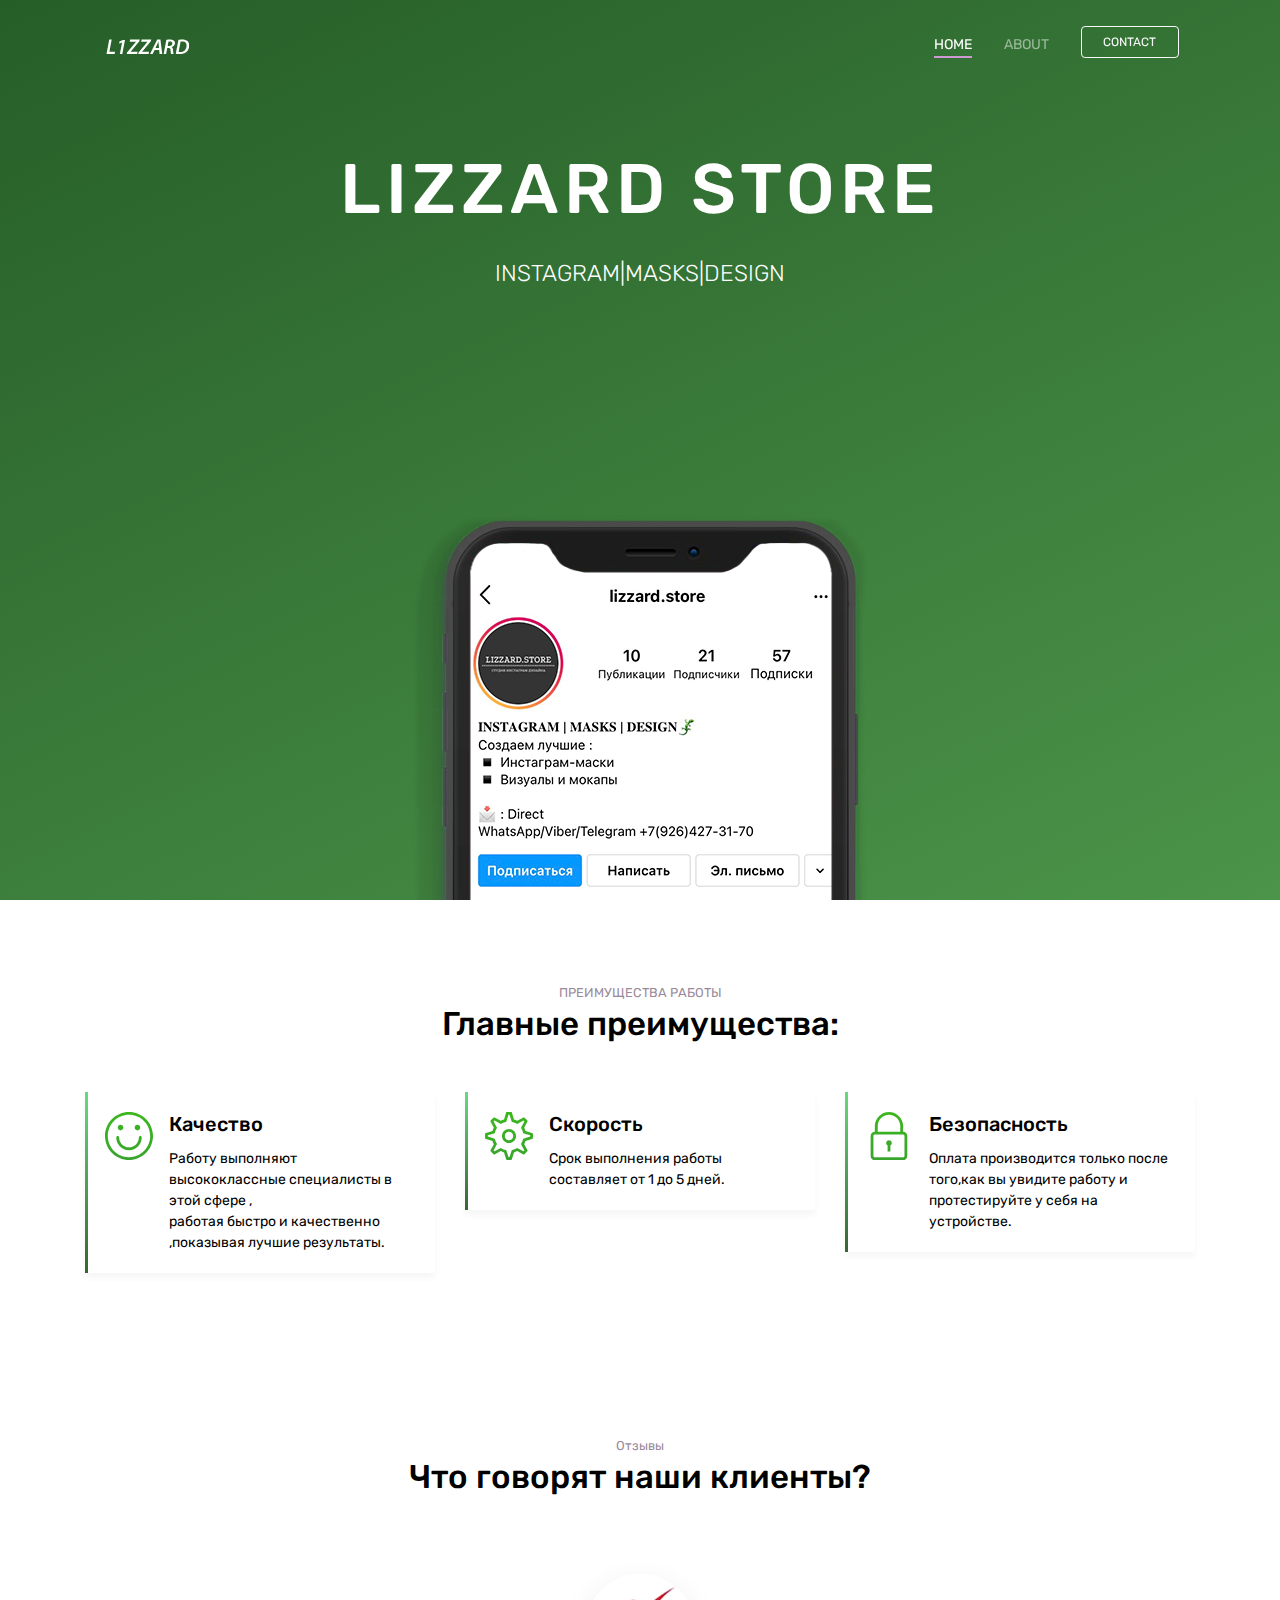
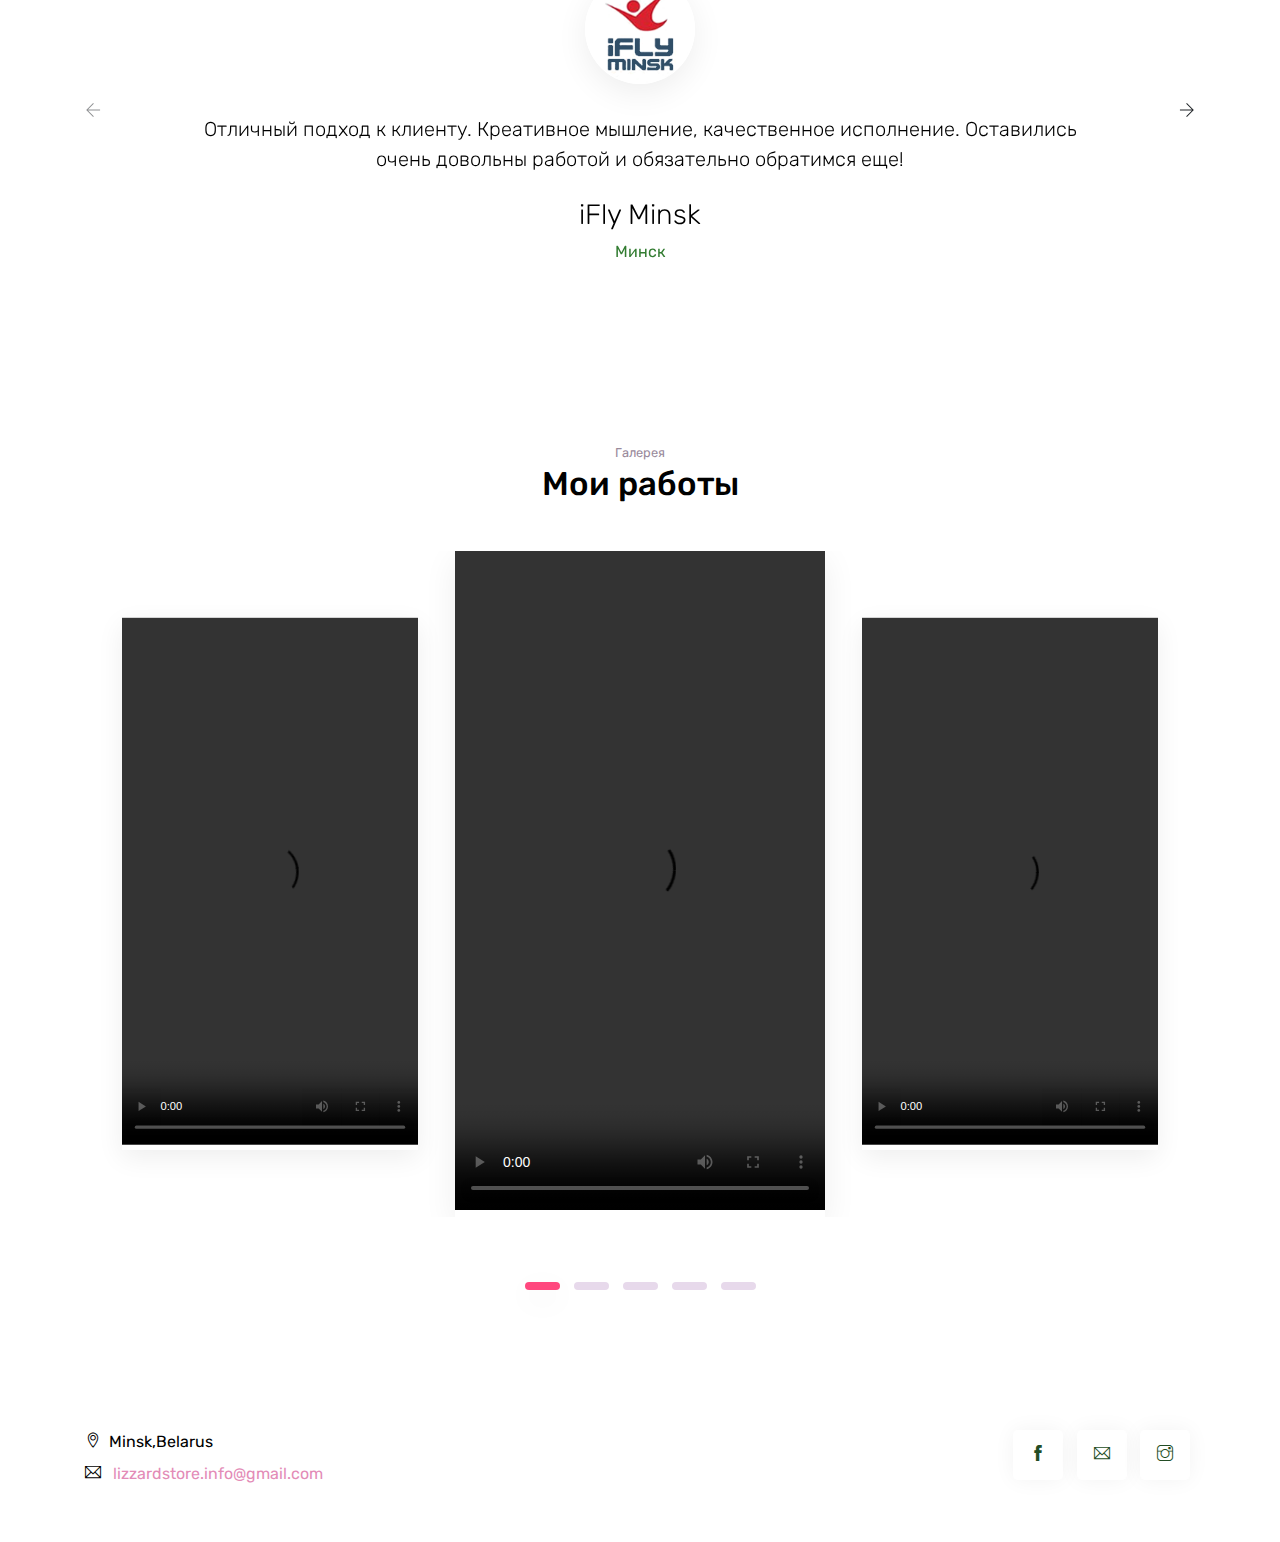
==== index.html @ 374ecd2d "213123" ====
﻿<!doctype html>
<html lang="en">

<head>
    <!-- Global site tag (gtag.js) - Google Analytics -->
    <script async src="https://www.googletagmanager.com/gtag/js?id=UA-163943384-1"></script>
    <script>
    window.dataLayer = window.dataLayer || [];
    function gtag(){dataLayer.push(arguments);}
    gtag('js', new Date());

    gtag('config', 'UA-163943384-1');
    </script>
    <link rel="icon" href="images/logor.png">
    <title> Lizzard Store </title>
    <!-- Required meta tags -->
    <meta charset="utf-8">
    <meta name="viewport" content="width=device-width, initial-scale=1, shrink-to-fit=no">
    <meta name="description" content="StanislavPileckiy-portfolio">
    <meta name="keywords" content="HTML5, bootstrap, mobile, app, landing, ios, android, responsive">

    <!-- Font -->
    <link rel="dns-prefetch" href="//fonts.googleapis.com">
    <link href="https://fonts.googleapis.com/css?family=Rubik:300,400,500" rel="stylesheet">

    <!-- Bootstrap CSS -->
    <link rel="stylesheet" href="css/bootstrap.min.css">
    <!-- Themify Icons -->
    <link rel="stylesheet" href="css/themify-icons.css">
    <!-- Owl carousel -->
    <link rel="stylesheet" href="css/owl.carousel.min.css">
    <!-- Main css -->
    <link href="css/style.css" rel="stylesheet">
</head>

<body data-spy="scroll" data-target="#navbar" data-offset="30">

    <div class="main bg-gradient">
        <div class="nav-menu fixed-top">
            <div class="container">
                <div class="row">
                    <div class="col-md-12">
                        <nav class="navbar navbar-dark navbar-expand-lg">
                            <a class="navbar-brand" href="index.html"><img src="images/logo.png" class="img-fluid" alt="logo"></a> <button class="navbar-toggler" type="button" data-toggle="collapse" data-target="#navbar" aria-controls="navbar" aria-expanded="false" aria-label="Toggle navigation"> <span class="navbar-toggler-icon"></span> </button>
                            <div class="collapse navbar-collapse" id="navbar">
                                <ul class="navbar-nav ml-auto">
                                    <li class="nav-item"> <a class="nav-link active" href="index.html">HOME <span class="sr-only">(current)</span></a> </li>
                                   
                                    <li class="nav-item"> <a class="nav-link" href="ABOUT.html">ABOUT</a> </li>
                                    <li class="nav-item"><a href="CONTACT.html" class="btn btn-outline-light my-3 my-sm-0 ml-lg-3">CONTACT</a></li>
                                </ul>
                            </div>
                        </nav>
                    </div>
                </div>
            </div>
        </div>


        <header id="home">
            <div class="container mt-5">
                <h1>LIZZARD&nbsp;STORE</h1>
                <p class="tagline">
                    INSTAGRAM|MASKS|DESIGN<br><br>
                </p>
            </div>
            <div class="img-holder mt-3"><img src="images/iphonex.png" alt="phone" class="img-fluid"></div>
        </header>
    </div>


    <div class="section light-bg" id="features">


        <div class="container">

            <div class="section-title">
                <small>ПРЕИМУЩЕСТВА&nbsp;РАБОТЫ</small>
                <h3>Главные преимущества:</h3>
            </div>


            <div class="row">
                <div class="col-12 col-lg-4">
                    <div class="card features">
                        <div class="card-body">
                            <div class="media">
                                <span class="ti-face-smile gradient-fill ti-3x mr-3"></span>
                                <div class="media-body">
                                    <h4 class="card-title">Качество</h4>
                                    <p class="card-text">Работу выполняют высококлассные специалисты в этой сфере ,  <br> работая быстро и качественно ,показывая лучшие результаты. </p>
                                </div>
                            </div>
                        </div>
                    </div>
                </div>
                <div class="col-12 col-lg-4">
                    <div class="card features">
                        <div class="card-body">
                            <div class="media">
                                <span class="ti-settings gradient-fill ti-3x mr-3"></span>
                                <div class="media-body">
                                    <h4 class="card-title">Скорость</h4>
                                    <p class="card-text">Срок выполнения работы составляет от 1 до 5 дней.</p>
                                </div>
                            </div>
                        </div>
                    </div>
                </div>
                <div class="col-12 col-lg-4">
                    <div class="card features">
                        <div class="card-body">
                            <div class="media">
                                <span class="ti-lock gradient-fill ti-3x mr-3"></span>
                                <div class="media-body">
                                    <h4 class="card-title">Безопасность</h4>
                                    <p class="card-text">Оплата производится только после того,как вы увидите работу и протестируйте у себя на устройстве. </p>
                                </div>
                            </div>
                        </div>
                    </div>
                </div>
            </div>

        </div>

    </div>


    <div class="section">
        <div class="container">
            <div class="section-title">
                <small>Отзывы</small>
                <h3>Что говорят наши клиенты?</h3>
            </div>

            <div class="testimonials owl-carousel">

                <div class="testimonials-single">
                    <img src="images/client1.png" alt="client" class="client-img">
                    <blockquote class="blockquote">Отличный подход к клиенту. Креативное мышление, качественное исполнение. Оставились очень довольны работой и обязательно обратимся еще!</blockquote>
                    <h5 class="mt-4 mb-2">iFly Minsk</h5>
                    <p class="text-primary">Минск</p>
                </div>
                <div class="testimonials-single">
                    <img src="images/client2.png" alt="client" class="client-img">
                    <blockquote class="blockquote">Отличная работа,всё быстро!Если нужна маска в инст-Вам точно к Станиславу!</blockquote>
                    <h5 class="mt-4 mb-2">AVTODOM</h5>
                    <p class="text-primary">Минск</p>
                </div>


            </div>

        </div>

    </div>
    <!-- // end .section -->


    <div class="section light-bg" id="gallery">
        <div class="container">
            <div class="section-title">
                <small>Галерея</small>
                <h3>Мои работы</h3>
            </div>

            <div class="img-gallery owl-carousel owl-theme">
                <video  controls="controls" autoplay width="370" height="659">
                    <source src="D:\lizzardstore\site\video\IMG_5579.hevc.mp4" type="video/mp4">
                    <source src="D:\lizzardstore\site\video\IMG_5579.mp4" type="video/mp4">
                    <source src="D:\lizzardstore\site\video\IMG_5579.webm"; codecs="vp8, vorbis" type="video/webm">
                    <source src="D:\lizzardstore\site\video\IMG_5579.ogv" codecs="theora, vorbis" type="video/ogg">
                </video>
                <video controls="controls" autoplay width="370" height="659">
                    <source src="D:\lizzardstore\site\video\IMG_5618.hevc.mp4" type="video/mp4">
                    <source src="D:\lizzardstore\site\video\IMG_5618.mp4" type="video/mp4">
                    <source src="D:\lizzardstore\site\video\IMG_5618.webm"; codecs="vp8, vorbis" type="video/webm">
                    <source src="D:\lizzardstore\site\video\IMG_5618.ogv" codecs="theora, vorbis" type="video/ogg">
                </video>
                <video controls="controls" autoplay width="370" height="659">
                    <source src="D:\lizzardstore\site\video\IMG_5558.hevc.mp4" type="video/mp4">
                    <source src="D:\lizzardstore\site\video\IMG_5558.mp4" type="video/mp4">
                    <source src="D:\lizzardstore\site\video\IMG_5558.webm"; codecs="vp8, vorbis" type="video/webm">
                    <source src="D:\lizzardstore\site\video\IMG_5558.ogv" codecs="theora, vorbis" type="video/ogg">

                </video>
                <video controls="controls" autoplay width="370" height="659">
                    <source src="D:\lizzardstore\site\video\IMG_5604.hevc.mp4" type="video/mp4">
                    <source src="D:\lizzardstore\site\video\IMG_5604.mp4" type="video/mp4">
                    <source src="D:\lizzardstore\site\video\IMG_5604.webm"; codecs="vp8, vorbis" type="video/webm">
                    <source src="D:\lizzardstore\site\video\IMG_5604.ogv" codecs="theora, vorbis" type="video/ogg">

                </video>
                <video controls="controls" autoplay width="370" height="659">
                    <source src="D:\lizzardstore\site\video\IMG_5997.hevc.mp4" type="video/mp4">
                    <source src="D:\lizzardstore\site\video\IMG_5997.mp4" type="video/mp4">
                    <source src="D:\lizzardstore\site\video\IMG_5997.webm"; codecs="vp8, vorbis" type="video/webm">
                    <source src="D:\lizzardstore\site\video\IMG_5997.ogv" codecs="theora, vorbis" type="video/ogg">

                </video>
               


            </div>

        </div>

    </div>



    <!-- jQuery and Bootstrap -->
    <script src="js/jquery-3.2.1.min.js"></script>
    <script src="js/bootstrap.bundle.min.js"></script>
    <!-- Plugins JS -->
    <script src="js/owl.carousel.min.js"></script>
    <!-- Custom JS -->
    <script src="js/script.js"></script>


    <div class="light-bg py-5" id="contact">
        <div class="container">
            <div class="row">
                <div class="col-lg-6 text-center text-lg-left">
                    <p class="mb-2"> <span class="ti-location-pin mr-2"></span>Minsk,Belarus</p>
                    <div class=" d-block d-sm-inline-block">
                        <p class="mb-2">
                            <span class="ti-email mr-2"></span> <a class="mr-4" href="mailto:lizzardstore.info@gmail.com">lizzardstore.info@gmail.com</a>
                        </p>
                    </div>

                </div>
                <div class="col-lg-6">
                    <div class="social-icons">
                        <a href="https://www.facebook.com/profile.php?id=100013004565527"><span class="ti-facebook"></span></a>
                        <a href="mailto:pilecki.ct@gmail.com"><span class="ti-email"></span></a>
                        <a href="https://www.instagram.com/pilecki.stanislav/"><span class="ti-instagram"></span></a>
                    </div>
                </div>
            </div>
        </div>
    </div>

</body>

</html>
---- css/themify-icons.css ----
@font-face {
    font-family: 'themify';
    src: url('../fonts/themify.eot?-fvbane');
    src: url('../fonts/themify.eot?#iefix-fvbane') format('embedded-opentype'), url('../fonts/themify.woff?-fvbane') format('woff'), url('../fonts/themify.ttf?-fvbane') format('truetype'), url('../fonts/themify.svg?-fvbane#themify') format('svg');
    font-weight: normal;
    font-style: normal;
}

[class^="ti-"],
[class*=" ti-"] {
    font-family: 'themify';
    speak: none;
    font-style: normal;
    font-weight: normal;
    font-variant: normal;
    text-transform: none;
    line-height: 1;
    /* Better Font Rendering =========== */
    -webkit-font-smoothing: antialiased;
    -moz-osx-font-smoothing: grayscale;
}

.ti-wand:before {
    content: "\e600";
}

.ti-volume:before {
    content: "\e601";
}

.ti-user:before {
    content: "\e602";
}

.ti-unlock:before {
    content: "\e603";
}

.ti-unlink:before {
    content: "\e604";
}

.ti-trash:before {
    content: "\e605";
}

.ti-thought:before {
    content: "\e606";
}

.ti-target:before {
    content: "\e607";
}

.ti-tag:before {
    content: "\e608";
}

.ti-tablet:before {
    content: "\e609";
}

.ti-star:before {
    content: "\e60a";
}

.ti-spray:before {
    content: "\e60b";
}

.ti-signal:before {
    content: "\e60c";
}

.ti-shopping-cart:before {
    content: "\e60d";
}

.ti-shopping-cart-full:before {
    content: "\e60e";
}

.ti-settings:before {
    content: "\e60f";
}

.ti-search:before {
    content: "\e610";
}

.ti-zoom-in:before {
    content: "\e611";
}

.ti-zoom-out:before {
    content: "\e612";
}

.ti-cut:before {
    content: "\e613";
}

.ti-ruler:before {
    content: "\e614";
}

.ti-ruler-pencil:before {
    content: "\e615";
}

.ti-ruler-alt:before {
    content: "\e616";
}

.ti-bookmark:before {
    content: "\e617";
}

.ti-bookmark-alt:before {
    content: "\e618";
}

.ti-reload:before {
    content: "\e619";
}

.ti-plus:before {
    content: "\e61a";
}

.ti-pin:before {
    content: "\e61b";
}

.ti-pencil:before {
    content: "\e61c";
}

.ti-pencil-alt:before {
    content: "\e61d";
}

.ti-paint-roller:before {
    content: "\e61e";
}

.ti-paint-bucket:before {
    content: "\e61f";
}

.ti-na:before {
    content: "\e620";
}

.ti-mobile:before {
    content: "\e621";
}

.ti-minus:before {
    content: "\e622";
}

.ti-medall:before {
    content: "\e623";
}

.ti-medall-alt:before {
    content: "\e624";
}

.ti-marker:before {
    content: "\e625";
}

.ti-marker-alt:before {
    content: "\e626";
}

.ti-arrow-up:before {
    content: "\e627";
}

.ti-arrow-right:before {
    content: "\e628";
}

.ti-arrow-left:before {
    content: "\e629";
}

.ti-arrow-down:before {
    content: "\e62a";
}

.ti-lock:before {
    content: "\e62b";
}

.ti-location-arrow:before {
    content: "\e62c";
}

.ti-link:before {
    content: "\e62d";
}

.ti-layout:before {
    content: "\e62e";
}

.ti-layers:before {
    content: "\e62f";
}

.ti-layers-alt:before {
    content: "\e630";
}

.ti-key:before {
    content: "\e631";
}

.ti-import:before {
    content: "\e632";
}

.ti-image:before {
    content: "\e633";
}

.ti-heart:before {
    content: "\e634";
}

.ti-heart-broken:before {
    content: "\e635";
}

.ti-hand-stop:before {
    content: "\e636";
}

.ti-hand-open:before {
    content: "\e637";
}

.ti-hand-drag:before {
    content: "\e638";
}

.ti-folder:before {
    content: "\e639";
}

.ti-flag:before {
    content: "\e63a";
}

.ti-flag-alt:before {
    content: "\e63b";
}

.ti-flag-alt-2:before {
    content: "\e63c";
}

.ti-eye:before {
    content: "\e63d";
}

.ti-export:before {
    content: "\e63e";
}

.ti-exchange-vertical:before {
    content: "\e63f";
}

.ti-desktop:before {
    content: "\e640";
}

.ti-cup:before {
    content: "\e641";
}

.ti-crown:before {
    content: "\e642";
}

.ti-comments:before {
    content: "\e643";
}

.ti-comment:before {
    content: "\e644";
}

.ti-comment-alt:before {
    content: "\e645";
}

.ti-close:before {
    content: "\e646";
}

.ti-clip:before {
    content: "\e647";
}

.ti-angle-up:before {
    content: "\e648";
}

.ti-angle-right:before {
    content: "\e649";
}

.ti-angle-left:before {
    content: "\e64a";
}

.ti-angle-down:before {
    content: "\e64b";
}

.ti-check:before {
    content: "\e64c";
}

.ti-check-box:before {
    content: "\e64d";
}

.ti-camera:before {
    content: "\e64e";
}

.ti-announcement:before {
    content: "\e64f";
}

.ti-brush:before {
    content: "\e650";
}

.ti-briefcase:before {
    content: "\e651";
}

.ti-bolt:before {
    content: "\e652";
}

.ti-bolt-alt:before {
    content: "\e653";
}

.ti-blackboard:before {
    content: "\e654";
}

.ti-bag:before {
    content: "\e655";
}

.ti-move:before {
    content: "\e656";
}

.ti-arrows-vertical:before {
    content: "\e657";
}

.ti-arrows-horizontal:before {
    content: "\e658";
}

.ti-fullscreen:before {
    content: "\e659";
}

.ti-arrow-top-right:before {
    content: "\e65a";
}

.ti-arrow-top-left:before {
    content: "\e65b";
}

.ti-arrow-circle-up:before {
    content: "\e65c";
}

.ti-arrow-circle-right:before {
    content: "\e65d";
}

.ti-arrow-circle-left:before {
    content: "\e65e";
}

.ti-arrow-circle-down:before {
    content: "\e65f";
}

.ti-angle-double-up:before {
    content: "\e660";
}

.ti-angle-double-right:before {
    content: "\e661";
}

.ti-angle-double-left:before {
    content: "\e662";
}

.ti-angle-double-down:before {
    content: "\e663";
}

.ti-zip:before {
    content: "\e664";
}

.ti-world:before {
    content: "\e665";
}

.ti-wheelchair:before {
    content: "\e666";
}

.ti-view-list:before {
    content: "\e667";
}

.ti-view-list-alt:before {
    content: "\e668";
}

.ti-view-grid:before {
    content: "\e669";
}

.ti-uppercase:before {
    content: "\e66a";
}

.ti-upload:before {
    content: "\e66b";
}

.ti-underline:before {
    content: "\e66c";
}

.ti-truck:before {
    content: "\e66d";
}

.ti-timer:before {
    content: "\e66e";
}

.ti-ticket:before {
    content: "\e66f";
}

.ti-thumb-up:before {
    content: "\e670";
}

.ti-thumb-down:before {
    content: "\e671";
}

.ti-text:before {
    content: "\e672";
}

.ti-stats-up:before {
    content: "\e673";
}

.ti-stats-down:before {
    content: "\e674";
}

.ti-split-v:before {
    content: "\e675";
}

.ti-split-h:before {
    content: "\e676";
}

.ti-smallcap:before {
    content: "\e677";
}

.ti-shine:before {
    content: "\e678";
}

.ti-shift-right:before {
    content: "\e679";
}

.ti-shift-left:before {
    content: "\e67a";
}

.ti-shield:before {
    content: "\e67b";
}

.ti-notepad:before {
    content: "\e67c";
}

.ti-server:before {
    content: "\e67d";
}

.ti-quote-right:before {
    content: "\e67e";
}

.ti-quote-left:before {
    content: "\e67f";
}

.ti-pulse:before {
    content: "\e680";
}

.ti-printer:before {
    content: "\e681";
}

.ti-power-off:before {
    content: "\e682";
}

.ti-plug:before {
    content: "\e683";
}

.ti-pie-chart:before {
    content: "\e684";
}

.ti-paragraph:before {
    content: "\e685";
}

.ti-panel:before {
    content: "\e686";
}

.ti-package:before {
    content: "\e687";
}

.ti-music:before {
    content: "\e688";
}

.ti-music-alt:before {
    content: "\e689";
}

.ti-mouse:before {
    content: "\e68a";
}

.ti-mouse-alt:before {
    content: "\e68b";
}

.ti-money:before {
    content: "\e68c";
}

.ti-microphone:before {
    content: "\e68d";
}

.ti-menu:before {
    content: "\e68e";
}

.ti-menu-alt:before {
    content: "\e68f";
}

.ti-map:before {
    content: "\e690";
}

.ti-map-alt:before {
    content: "\e691";
}

.ti-loop:before {
    content: "\e692";
}

.ti-location-pin:before {
    content: "\e693";
}

.ti-list:before {
    content: "\e694";
}

.ti-light-bulb:before {
    content: "\e695";
}

.ti-Italic:before {
    content: "\e696";
}

.ti-info:before {
    content: "\e697";
}

.ti-infinite:before {
    content: "\e698";
}

.ti-id-badge:before {
    content: "\e699";
}

.ti-hummer:before {
    content: "\e69a";
}

.ti-home:before {
    content: "\e69b";
}

.ti-help:before {
    content: "\e69c";
}

.ti-headphone:before {
    content: "\e69d";
}

.ti-harddrives:before {
    content: "\e69e";
}

.ti-harddrive:before {
    content: "\e69f";
}

.ti-gift:before {
    content: "\e6a0";
}

.ti-game:before {
    content: "\e6a1";
}

.ti-filter:before {
    content: "\e6a2";
}

.ti-files:before {
    content: "\e6a3";
}

.ti-file:before {
    content: "\e6a4";
}

.ti-eraser:before {
    content: "\e6a5";
}

.ti-envelope:before {
    content: "\e6a6";
}

.ti-download:before {
    content: "\e6a7";
}

.ti-direction:before {
    content: "\e6a8";
}

.ti-direction-alt:before {
    content: "\e6a9";
}

.ti-dashboard:before {
    content: "\e6aa";
}

.ti-control-stop:before {
    content: "\e6ab";
}

.ti-control-shuffle:before {
    content: "\e6ac";
}

.ti-control-play:before {
    content: "\e6ad";
}

.ti-control-pause:before {
    content: "\e6ae";
}

.ti-control-forward:before {
    content: "\e6af";
}

.ti-control-backward:before {
    content: "\e6b0";
}

.ti-cloud:before {
    content: "\e6b1";
}

.ti-cloud-up:before {
    content: "\e6b2";
}

.ti-cloud-down:before {
    content: "\e6b3";
}

.ti-clipboard:before {
    content: "\e6b4";
}

.ti-car:before {
    content: "\e6b5";
}

.ti-calendar:before {
    content: "\e6b6";
}

.ti-book:before {
    content: "\e6b7";
}

.ti-bell:before {
    content: "\e6b8";
}

.ti-basketball:before {
    content: "\e6b9";
}

.ti-bar-chart:before {
    content: "\e6ba";
}

.ti-bar-chart-alt:before {
    content: "\e6bb";
}

.ti-back-right:before {
    content: "\e6bc";
}

.ti-back-left:before {
    content: "\e6bd";
}

.ti-arrows-corner:before {
    content: "\e6be";
}

.ti-archive:before {
    content: "\e6bf";
}

.ti-anchor:before {
    content: "\e6c0";
}

.ti-align-right:before {
    content: "\e6c1";
}

.ti-align-left:before {
    content: "\e6c2";
}

.ti-align-justify:before {
    content: "\e6c3";
}

.ti-align-center:before {
    content: "\e6c4";
}

.ti-alert:before {
    content: "\e6c5";
}

.ti-alarm-clock:before {
    content: "\e6c6";
}

.ti-agenda:before {
    content: "\e6c7";
}

.ti-write:before {
    content: "\e6c8";
}

.ti-window:before {
    content: "\e6c9";
}

.ti-widgetized:before {
    content: "\e6ca";
}

.ti-widget:before {
    content: "\e6cb";
}

.ti-widget-alt:before {
    content: "\e6cc";
}

.ti-wallet:before {
    content: "\e6cd";
}

.ti-video-clapper:before {
    content: "\e6ce";
}

.ti-video-camera:before {
    content: "\e6cf";
}

.ti-vector:before {
    content: "\e6d0";
}

.ti-themify-logo:before {
    content: "\e6d1";
}

.ti-themify-favicon:before {
    content: "\e6d2";
}

.ti-themify-favicon-alt:before {
    content: "\e6d3";
}

.ti-support:before {
    content: "\e6d4";
}

.ti-stamp:before {
    content: "\e6d5";
}

.ti-split-v-alt:before {
    content: "\e6d6";
}

.ti-slice:before {
    content: "\e6d7";
}

.ti-shortcode:before {
    content: "\e6d8";
}

.ti-shift-right-alt:before {
    content: "\e6d9";
}

.ti-shift-left-alt:before {
    content: "\e6da";
}

.ti-ruler-alt-2:before {
    content: "\e6db";
}

.ti-receipt:before {
    content: "\e6dc";
}

.ti-pin2:before {
    content: "\e6dd";
}

.ti-pin-alt:before {
    content: "\e6de";
}

.ti-pencil-alt2:before {
    content: "\e6df";
}

.ti-palette:before {
    content: "\e6e0";
}

.ti-more:before {
    content: "\e6e1";
}

.ti-more-alt:before {
    content: "\e6e2";
}

.ti-microphone-alt:before {
    content: "\e6e3";
}

.ti-magnet:before {
    content: "\e6e4";
}

.ti-line-double:before {
    content: "\e6e5";
}

.ti-line-dotted:before {
    content: "\e6e6";
}

.ti-line-dashed:before {
    content: "\e6e7";
}

.ti-layout-width-full:before {
    content: "\e6e8";
}

.ti-layout-width-default:before {
    content: "\e6e9";
}

.ti-layout-width-default-alt:before {
    content: "\e6ea";
}

.ti-layout-tab:before {
    content: "\e6eb";
}

.ti-layout-tab-window:before {
    content: "\e6ec";
}

.ti-layout-tab-v:before {
    content: "\e6ed";
}

.ti-layout-tab-min:before {
    content: "\e6ee";
}

.ti-layout-slider:before {
    content: "\e6ef";
}

.ti-layout-slider-alt:before {
    content: "\e6f0";
}

.ti-layout-sidebar-right:before {
    content: "\e6f1";
}

.ti-layout-sidebar-none:before {
    content: "\e6f2";
}

.ti-layout-sidebar-left:before {
    content: "\e6f3";
}

.ti-layout-placeholder:before {
    content: "\e6f4";
}

.ti-layout-menu:before {
    content: "\e6f5";
}

.ti-layout-menu-v:before {
    content: "\e6f6";
}

.ti-layout-menu-separated:before {
    content: "\e6f7";
}

.ti-layout-menu-full:before {
    content: "\e6f8";
}

.ti-layout-media-right-alt:before {
    content: "\e6f9";
}

.ti-layout-media-right:before {
    content: "\e6fa";
}

.ti-layout-media-overlay:before {
    content: "\e6fb";
}

.ti-layout-media-overlay-alt:before {
    content: "\e6fc";
}

.ti-layout-media-overlay-alt-2:before {
    content: "\e6fd";
}

.ti-layout-media-left-alt:before {
    content: "\e6fe";
}

.ti-layout-media-left:before {
    content: "\e6ff";
}

.ti-layout-media-center-alt:before {
    content: "\e700";
}

.ti-layout-media-center:before {
    content: "\e701";
}

.ti-layout-list-thumb:before {
    content: "\e702";
}

.ti-layout-list-thumb-alt:before {
    content: "\e703";
}

.ti-layout-list-post:before {
    content: "\e704";
}

.ti-layout-list-large-image:before {
    content: "\e705";
}

.ti-layout-line-solid:before {
    content: "\e706";
}

.ti-layout-grid4:before {
    content: "\e707";
}

.ti-layout-grid3:before {
    content: "\e708";
}

.ti-layout-grid2:before {
    content: "\e709";
}

.ti-layout-grid2-thumb:before {
    content: "\e70a";
}

.ti-layout-cta-right:before {
    content: "\e70b";
}

.ti-layout-cta-left:before {
    content: "\e70c";
}

.ti-layout-cta-center:before {
    content: "\e70d";
}

.ti-layout-cta-btn-right:before {
    content: "\e70e";
}

.ti-layout-cta-btn-left:before {
    content: "\e70f";
}

.ti-layout-column4:before {
    content: "\e710";
}

.ti-layout-column3:before {
    content: "\e711";
}

.ti-layout-column2:before {
    content: "\e712";
}

.ti-layout-accordion-separated:before {
    content: "\e713";
}

.ti-layout-accordion-merged:before {
    content: "\e714";
}

.ti-layout-accordion-list:before {
    content: "\e715";
}

.ti-ink-pen:before {
    content: "\e716";
}

.ti-info-alt:before {
    content: "\e717";
}

.ti-help-alt:before {
    content: "\e718";
}

.ti-headphone-alt:before {
    content: "\e719";
}

.ti-hand-point-up:before {
    content: "\e71a";
}

.ti-hand-point-right:before {
    content: "\e71b";
}

.ti-hand-point-left:before {
    content: "\e71c";
}

.ti-hand-point-down:before {
    content: "\e71d";
}

.ti-gallery:before {
    content: "\e71e";
}

.ti-face-smile:before {
    content: "\e71f";
}

.ti-face-sad:before {
    content: "\e720";
}

.ti-credit-card:before {
    content: "\e721";
}

.ti-control-skip-forward:before {
    content: "\e722";
}

.ti-control-skip-backward:before {
    content: "\e723";
}

.ti-control-record:before {
    content: "\e724";
}

.ti-control-eject:before {
    content: "\e725";
}

.ti-comments-smiley:before {
    content: "\e726";
}

.ti-brush-alt:before {
    content: "\e727";
}

.ti-youtube:before {
    content: "\e728";
}

.ti-vimeo:before {
    content: "\e729";
}

.ti-twitter:before {
    content: "\e72a";
}

.ti-time:before {
    content: "\e72b";
}

.ti-tumblr:before {
    content: "\e72c";
}

.ti-skype:before {
    content: "\e72d";
}

.ti-share:before {
    content: "\e72e";
}

.ti-share-alt:before {
    content: "\e72f";
}

.ti-rocket:before {
    content: "\e730";
}

.ti-pinterest:before {
    content: "\e731";
}

.ti-new-window:before {
    content: "\e732";
}

.ti-microsoft:before {
    content: "\e733";
}

.ti-list-ol:before {
    content: "\e734";
}

.ti-linkedin:before {
    content: "\e735";
}

.ti-layout-sidebar-2:before {
    content: "\e736";
}

.ti-layout-grid4-alt:before {
    content: "\e737";
}

.ti-layout-grid3-alt:before {
    content: "\e738";
}

.ti-layout-grid2-alt:before {
    content: "\e739";
}

.ti-layout-column4-alt:before {
    content: "\e73a";
}

.ti-layout-column3-alt:before {
    content: "\e73b";
}

.ti-layout-column2-alt:before {
    content: "\e73c";
}

.ti-instagram:before {
    content: "\e73d";
}

.ti-google:before {
    content: "\e73e";
}

.ti-github:before {
    content: "\e73f";
}

.ti-flickr:before {
    content: "\e740";
}

.ti-facebook:before {
    content: "\e741";
}

.ti-dropbox:before {
    content: "\e742";
}

.ti-dribbble:before {
    content: "\e743";
}

.ti-apple:before {
    content: "\e744";
}

.ti-android:before {
    content: "\e745";
}

.ti-save:before {
    content: "\e746";
}

.ti-save-alt:before {
    content: "\e747";
}

.ti-yahoo:before {
    content: "\e748";
}

.ti-wordpress:before {
    content: "\e749";
}

.ti-vimeo-alt:before {
    content: "\e74a";
}

.ti-twitter-alt:before {
    content: "\e74b";
}

.ti-tumblr-alt:before {
    content: "\e74c";
}

.ti-trello:before {
    content: "\e74d";
}

.ti-stack-overflow:before {
    content: "\e74e";
}

.ti-soundcloud:before {
    content: "\e74f";
}

.ti-sharethis:before {
    content: "\e750";
}

.ti-sharethis-alt:before {
    content: "\e751";
}

.ti-reddit:before {
    content: "\e752";
}

.ti-pinterest-alt:before {
    content: "\e753";
}

.ti-microsoft-alt:before {
    content: "\e754";
}

.ti-linux:before {
    content: "\e755";
}

.ti-jsfiddle:before {
    content: "\e756";
}

.ti-joomla:before {
    content: "\e757";
}

.ti-html5:before {
    content: "\e758";
}

.ti-flickr-alt:before {
    content: "\e759";
}

.ti-email:before {
    content: "\e75a";
}

.ti-drupal:before {
    content: "\e75b";
}

.ti-dropbox-alt:before {
    content: "\e75c";
}

.ti-css3:before {
    content: "\e75d";
}

.ti-rss:before {
    content: "\e75e";
}

.ti-rss-alt:before {
    content: "\e75f";
}

.ti-lg {
    font-size: 1.33333333em;
    line-height: 0.75em;
    vertical-align: -15%;
}

.ti-2x {
    font-size: 2em;
}

.ti-3x {
    font-size: 3em;
}

.ti-4x {
    font-size: 4em;
}

.ti-5x {
    font-size: 5em;
}
---- css/style.css ----
﻿@charset "UTF-8";

body {
    font-family: 'Rubik', sans-serif;
    position: relative;
}

a {
    color: #e38cb7;
}

a:hover,
a:focus {
    color: #d6619c;
}

h1 {
    font-size: 70px;
    font-weight: 500;
    letter-spacing: 5px;
    margin-bottom: 1.5rem;
}

h2 {
    font-size: 50px;
    font-weight: 400;
    color: #357132;
    letter-spacing: -1px;
    margin-bottom: 1rem;
}

h3 {
    color: #000000;
    font-size: 33px;
    font-weight: 500;
}

h4 {
    font-size: 20px;
    font-weight: 500;
    color: #000000;
}

h5 {
    font-size: 28px;
    font-weight: 300;
    color: #000000;
    margin-bottom: 0.7rem;
}

p {
    color: #000000;
}

p.lead {
    color: #e38cb7;
    margin-bottom: 2rem;
}

.main{
  position: relative;
  height: 100vh;
}

.text-primary {
    color: #327c31 !important;
}

.light-font {
    font-weight: 300;
}

.btn {
    font-size: 12px;
    font-weight: 400;
    text-transform: uppercase;
    padding: 0.375rem 1.35rem;
    transition: all 0.3s ease;
}

.btn-outline-light:hover {
    color: #d6619c;
}

.btn-primary {
    border-radius: 3px;
    background-image: -moz-linear-gradient( 122deg, #e54595 0%, #fd378e 100%);
    background-image: -webkit-linear-gradient( 122deg, #e54595 0%, #fd378e 100%);
    background-image: -ms-linear-gradient( 122deg, #e54595 0%, #fd378e 100%);
    background-image: linear-gradient( 122deg, #e54595 0%, #fd378e 100%);
    box-shadow: 0px 9px 32px 0px rgba(0, 0, 0, 0.2);
    font-weight: 500;
    padding: 0.6rem 2rem;
    border: 0;
}

.btn-primary:hover,
.btn-primary:focus,
.btn-primary:active,
.btn-primary:not([disabled]):not(.disabled).active,
.btn-primary:not([disabled]):not(.disabled):active,
.show>.btn-primary.dropdown-toggle {
    background-image: linear-gradient( 122deg, #fd378e 0%, #e54595 100%);
    box-shadow: 0px 9px 32px 0px rgba(0, 0, 0, 0.3);
    color: #FFF;
}

.btn-light {
    border-radius: 3px;
    background: #FFF;
    box-shadow: 0px 9px 32px 0px rgba(0, 0, 0, 0.26);
    font-size: 14px;
    font-weight: 500;
    color: #633991;
    margin: 0.5rem;
    padding: 0.7rem 1.6rem;
    line-height: 1.8;
}

.btn-group-lg>.btn,
.btn-lg {
    padding: 0.8rem 1rem;
    font-size: 15px;
}

.light-bg {
    background-color: #FFF;
}

.section {
    padding: 80px 0;
}

.section-title {
    text-align: center;
    margin-bottom: 3rem;
}

.section-title small {
    color: #998a9b;
}

@media (max-width:767px) {
    h1 {
        font-size: 40px;
    }
    h2 {
        font-size: 30px;
    }
}


/* NAVBAR
----------------------*/

.nav-menu {
    padding: 1rem 0;
    transition: all 0.3s ease;
}

.nav-menu.is-scrolling,
.nav-menu.menu-is-open {
    background-color: rgb(39, 118, 16);
    background: -moz-linear-gradient(135deg, rgb(38, 108, 24) 0%, rgb(48, 180, 23) 100%);
    background: -webkit-linear-gradient(135deg, rgb(84, 163, 57) 0%, rgb(48, 180, 23) 100%);
    background: linear-gradient(135deg, rgb(34, 112, 59) 0%, rgb(37, 187, 68) 100%);
    -webkit-box-shadow: 0px 5px 23px 0px rgba(0, 0, 0, 0.1);
    -moz-box-shadow: 0px 5px 23px 0px rgba(0, 0, 0, 0.1);
    box-shadow: 0px 5px 23px 0px rgba(0, 0, 0, 0.1);
}

.nav-menu.is-scrolling {
    padding: 0;
}

.navbar-nav .nav-link {
    position: relative;
}

@media (min-width: 992px) {
    .navbar-expand-lg .navbar-nav .nav-link {
        padding-right: 1rem;
        padding-left: 1rem;
        font-size: 14px;
    }
    .navbar-nav>.nav-item>.nav-link.active:after {
        content: "";
        border-bottom: 2px solid #cd99d4;
        left: 1rem;
        right: 1rem;
        bottom: 5px;
        height: 1px;
        position: absolute;
    }
}

@media (max-width:991px) {
    .navbar-nav.is-scrolling {
        padding-bottom: 1rem;
    }
    .navbar-nav .nav-item {
        text-align: center;
    }
}


/* HERO
----------------------*/

header {
    padding: 100px 0 0;
    text-align: center;
    color: #FFF;
}

.bg-gradient {
    background-image: -moz-linear-gradient( 135deg, rgb(0, 255, 144) 0%, rgba(250, 0, 118, 0.8) 100%);
    background-image: -webkit-linear-gradient( 135deg, rgb(0, 255, 144) 0%, rgba(250, 0, 118, 0.8) 100%);
    background-image: -ms-linear-gradient( 135deg, rgba(104, 212, 47, 0.80) 0%, rgba(250, 0, 118, 0.8) 100%);
    background-image: linear-gradient( 155deg, rgb(38, 94, 40) 0%, rgba(31, 121, 28, 0.80) 100%);
}

.tagline {
    font-size: 23px;
    font-weight: 300;
    color: #ffffff;
    max-width: 800px;
    margin: 0 auto;
}

.img-holder {
    height: 0;
    padding-bottom: 50vh;
    overflow: hidden;
    position: absolute;
    bottom:0;
    left: 50%;
    margin-left: -250px;
}

@media (max-height:568px) {
    .img-holder {
        padding-bottom: 33vh;
    }

}

@media (max-width:767px) {
    .tagline {
        font-size: 17px;
    }
}


/* FEATURES
----------------------*/

.gradient-fill:before {
    color: #5a8d33;
    background: -moz-linear-gradient(top, #9477b4 0%, #fc73b4 100%);
    background: -webkit-linear-gradient(top, #9477b4 0%, #fc73b4 100%);
    background: linear-gradient(to bottom, #3bb71d 0%, #39a42d 100%);
    -webkit-background-clip: text;
    background-clip: text;
    -webkit-text-fill-color: transparent;
}

.card.features {
    border: 0;
    border-radius: 3px;
    box-shadow: 0px 5px 7px 0px rgba(0, 0, 0, 0.04);
    transition: all 0.3s ease;
}

@media (max-width:991px) {
    .card.features {
        margin-bottom: 2rem;
    }
    [class^="col-"]:last-child .card.features {
        margin-bottom: 0;
    }
}

.card.features:before {
    content: "";
    position: absolute;
    width: 3px;
    color: #fc73b4;
    background: -moz-linear-gradient(top, #9477b4 0%, #fc73b4 100%);
    background: -webkit-linear-gradient(top, #9477b4 0%, #fc73b4 100%);
    background: linear-gradient(to bottom, #66db7e 0%, #386433 100%);
    top: 0;
    bottom: 0;
    left: 0;
}

.card-text {
    font-size: 14px;
}

.card.features:hover {
    transform: translateY(-3px);
    -moz-box-shadow: 0px 5px 30px 0px rgba(0, 0, 0, 0.08);
    -webkit-box-shadow: 0px 5px 30px 0px rgba(0, 0, 0, 0.08);
    box-shadow: 0px 5px 30px 0px rgba(0, 0, 0, 0.08);
}

.box-icon {
    box-shadow: 0px 0px 43px 0px rgba(0, 0, 0, 0.14);
    padding: 10px;
    width: 70px;
    border-radius: 3px;
    margin-bottom: 1.5rem;
    background-color: #FFF;
}

.circle-icon {
    box-shadow: 0px 9px 32px 0px rgba(0, 0, 0, 0.07);
    padding: 10px;
    width: 100px;
    height: 100px;
    border-radius: 50%;
    margin-bottom: 1.5rem;
    background-color: #FFF;
    color: #f5378e;
    font-size: 48px;
    text-align: center;
    line-height: 80px;
    font-weight: 300;
    transition: all 0.3s ease;
}

@media (max-width:992px) {
    .circle-icon {
        width: 70px;
        height: 70px;
        font-size: 28px;
        line-height: 50px;
    }
}

.ui-steps li:hover .circle-icon {
    background-image: -moz-linear-gradient( 122deg, #e6388e 0%, #fb378e 100%);
    background-image: -webkit-linear-gradient( 122deg, #e6388e 0%, #fb378e 100%);
    background-image: -ms-linear-gradient( 122deg, #e6388e 0%, #fb378e 100%);
    background-image: linear-gradient( 122deg, #e6388e 0%, #fb378e 100%);
    box-shadow: 0px 9px 32px 0px rgba(0, 0, 0, 0.09);
    color: #FFF;
}

.ui-steps li {
    padding: 15px 0;
}

.ui-steps li:not(:last-child) {
    border-bottom: 1px solid #f8e3f0;
}

.perspective-phone {
    position: relative;
    z-index: -1;
}

@media (min-width:992px) {
    .perspective-phone {
        margin-top: -150px;
    }
}


/*  TABS
----------------------*/

.tab-content {
    border-bottom-right-radius: 3px;
    border-bottom-left-radius: 3px;
    background-color: #FFF;
    box-shadow: 0px 5px 7px 0px rgba(0, 0, 0, 0.04);
    padding: 3rem;
}

@media (max-width:992px) {
    .tab-content {
        padding: 1.5rem;
    }
}

.tab-content p {
    line-height: 1.8;
}

.tab-content h2 {
    margin-bottom: 0.5rem;
}

.nav-tabs {
    border-bottom: 0;
}

.nav-tabs .nav-item .nav-link,
.nav-tabs .nav-link:focus,
.nav-tabs .nav-link:hover {
    padding: 1rem 1rem;
    border-color: #faf6fb #faf6fb #FFF;
    font-size: 19px;
    color: #b5a4c8;
    background: #f5eff7;
}

.nav-tabs .nav-link.active {
    background: #FFF;
    border-top-width: 3px;
    border-color: #ce75b4 #faf6fb #FFF;
    color: #633991;
}


/*  TESTIMONIALS
----------------------*/

.owl-carousel .owl-item img.client-img {
    width: 110px;
    margin: 30px auto;
    border-radius: 50%;
    box-shadow: 0px 9px 32px 0px rgba(0, 0, 0, 0.07);
}

.testimonials-single {
    text-align: center;
    max-width: 80%;
    margin: 0 auto;
}

.blockquote {
    color: #000000;
    font-weight: 300;
}

.owl-next.disabled,
.owl-prev.disabled {
    opacity: 0.5;
}

.owl-prev,
.owl-next {
    position: absolute;
    top: 50%;
    transform: translateY(-50%);
}

.owl-prev {
    left: 0;
}

.owl-next {
    right: 0;
}

.owl-theme .owl-nav.disabled+.owl-dots {
    margin-top: 60px;
}

.owl-theme .owl-dots .owl-dot span {
    background: #e7d9eb;
    width: 35px;
    height: 8px;
    border-radius: 10px;
    transition: all 0.3s ease-in;
}

.owl-theme .owl-dots .owl-dot:hover span {
    background: #ff487e;
}

.owl-theme .owl-dots .owl-dot.active span {
    background: #ff487e;
    box-shadow: 0px 9px 32px 0px rgba(0, 0, 0, 0.07);
}


/*  IMAGE GALLERY
----------------------*/

.img-gallery .owl-item {
    box-shadow: 0px 9px 32px 0px rgba(0, 0, 0, 0.07);
    transform: scale(0.8);
    transition: all 0.3s ease-in;
}

.img-gallery .owl-item.center {
    transform: scale(1);
}


/*  PRICING
----------------------*/

@media (max-width:992px) {
    .card-deck {
        -ms-flex-direction: column;
        flex-direction: column;
    }
    .card-deck .card {
        margin-bottom: 15px;
    }
}

.card.pricing {
    border: 1px solid #f1eef1;
}

.card.pricing.popular {
    border-top-width: 3px;
    border-color: #ce75b4 #faf6fb #FFF;
    box-shadow: 0px 12px 59px 0px rgba(36, 7, 31, 0.11);
    color: #633991;
}

.card.pricing .card-head {
    text-align: center;
    padding: 40px 0 20px;
}

.card.pricing .card-head .price {
    display: block;
    font-size: 45px;
    font-weight: 300;
    color: #633991;
}

.card.pricing .card-head .price sub {
    bottom: 0;
    font-size: 55%;
}

.card.pricing .list-group-item {
    border: 0;
    text-align: center;
    color: #959094;
    padding: 1.05rem 1.25rem;
}

.card.pricing .list-group-item del {
    color: #d9d3d8;
}

.card.pricing .card-body {
    padding: 1.75rem;
}


/*  CALL TO ACTION
----------------------*/

.call-to-action {
    text-align: center;
    color: #FFF;
    margin: 3rem 0;
}

.call-to-action .box-icon {
    margin-left: auto;
    margin-right: auto;
    border-radius: 5px;
    transform: scale(0.85);
    margin-bottom: 2.5rem;
}

.call-to-action h2 {
    color: #FFF;
}

.call-to-action .tagline {
    font-size: 16px;
    font-weight: 300;
    color: #ffb8f6;
    max-width: 650px;
    margin: 0 auto;
}

.btn-light img {
    margin-right: 0.4rem;
    vertical-align: text-bottom;
}


/*  FOOTER
----------------------*/

.social-icons {
    text-align: right;
}

.social-icons a {
    background-color: #FFF;
    box-shadow: 0px 0px 21px 0px rgba(0, 0, 0, 0.05);
    width: 50px;
    height: 50px;
    display: inline-block;
    text-align: center;
    line-height: 50px;
    margin: 0 0.3rem;
    border-radius: 5px;
    color: #234d25;
    transition: all 0.3s ease;
}

.social-icons a:hover {
    text-decoration: none;
    color: #e38cb7;
}

@media (max-width:991px) {
    .social-icons {
        text-align: center;
        margin-top: 2rem;
    }
}
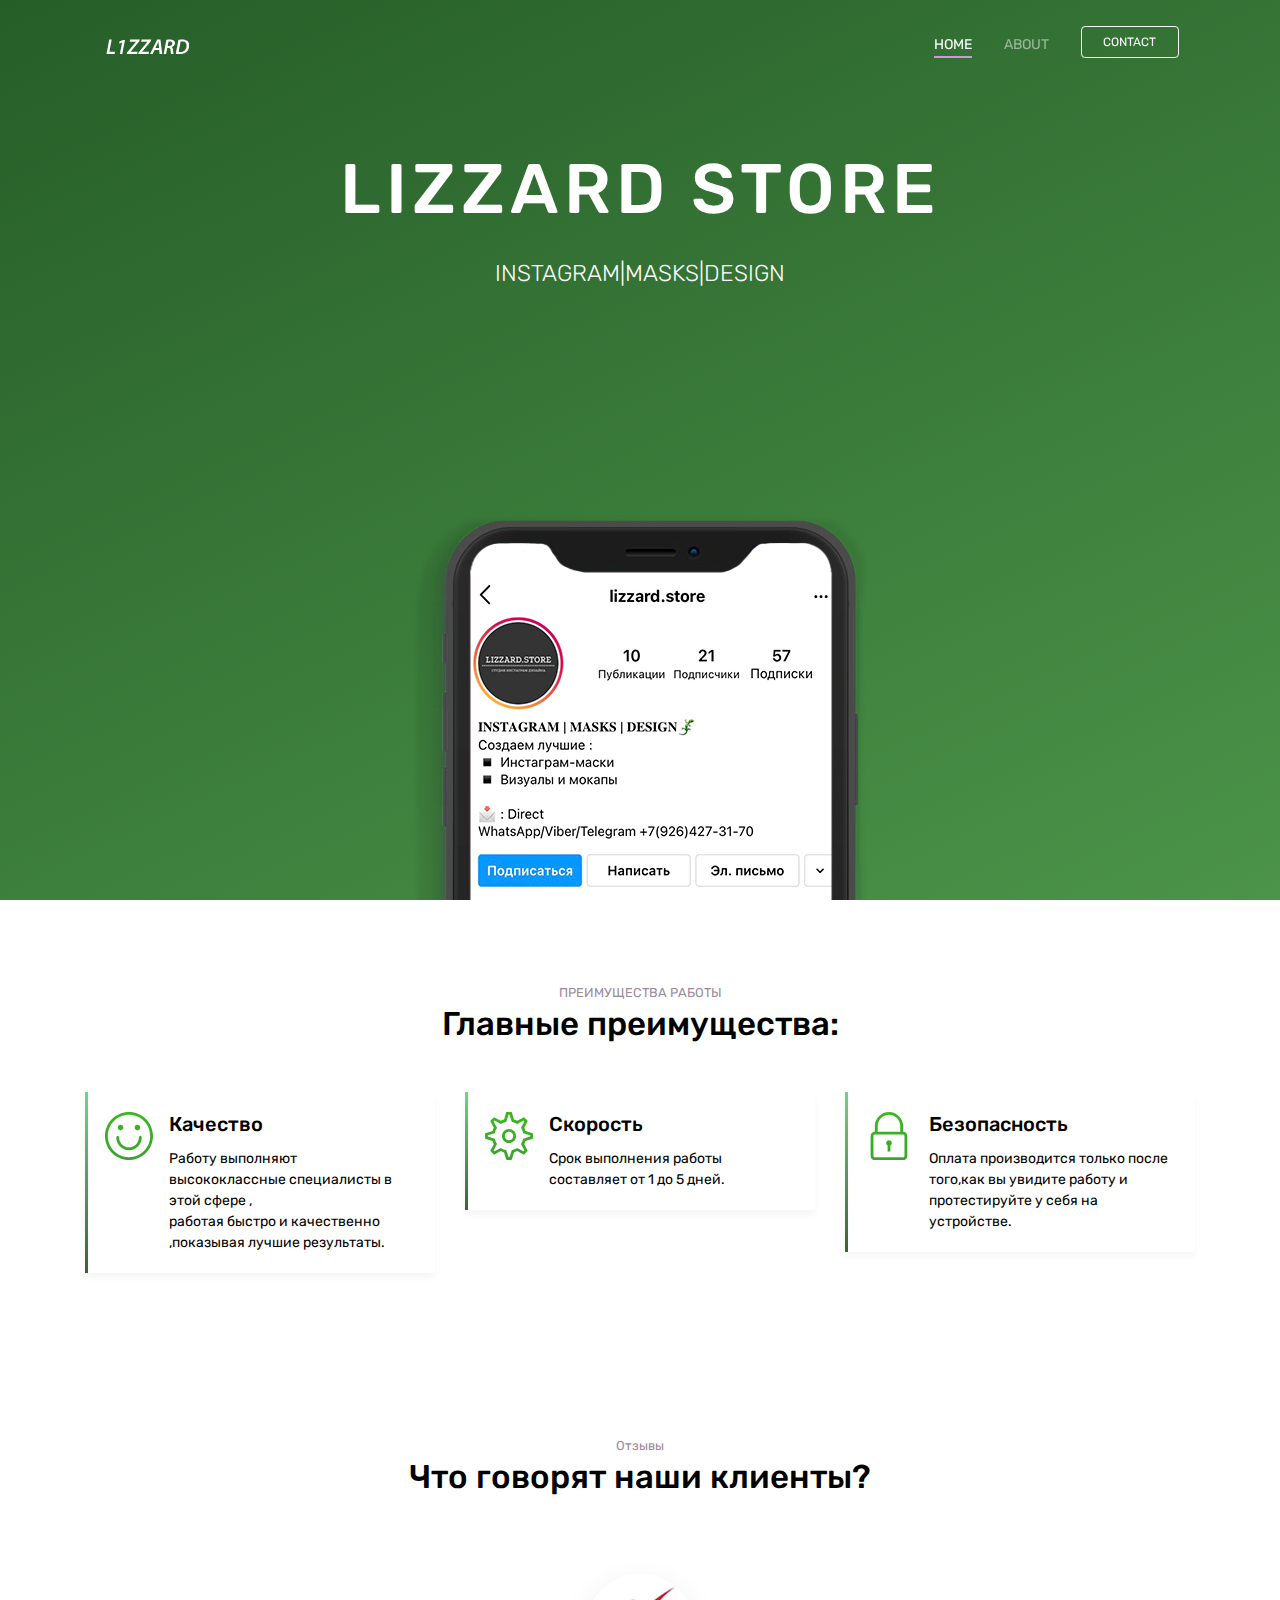
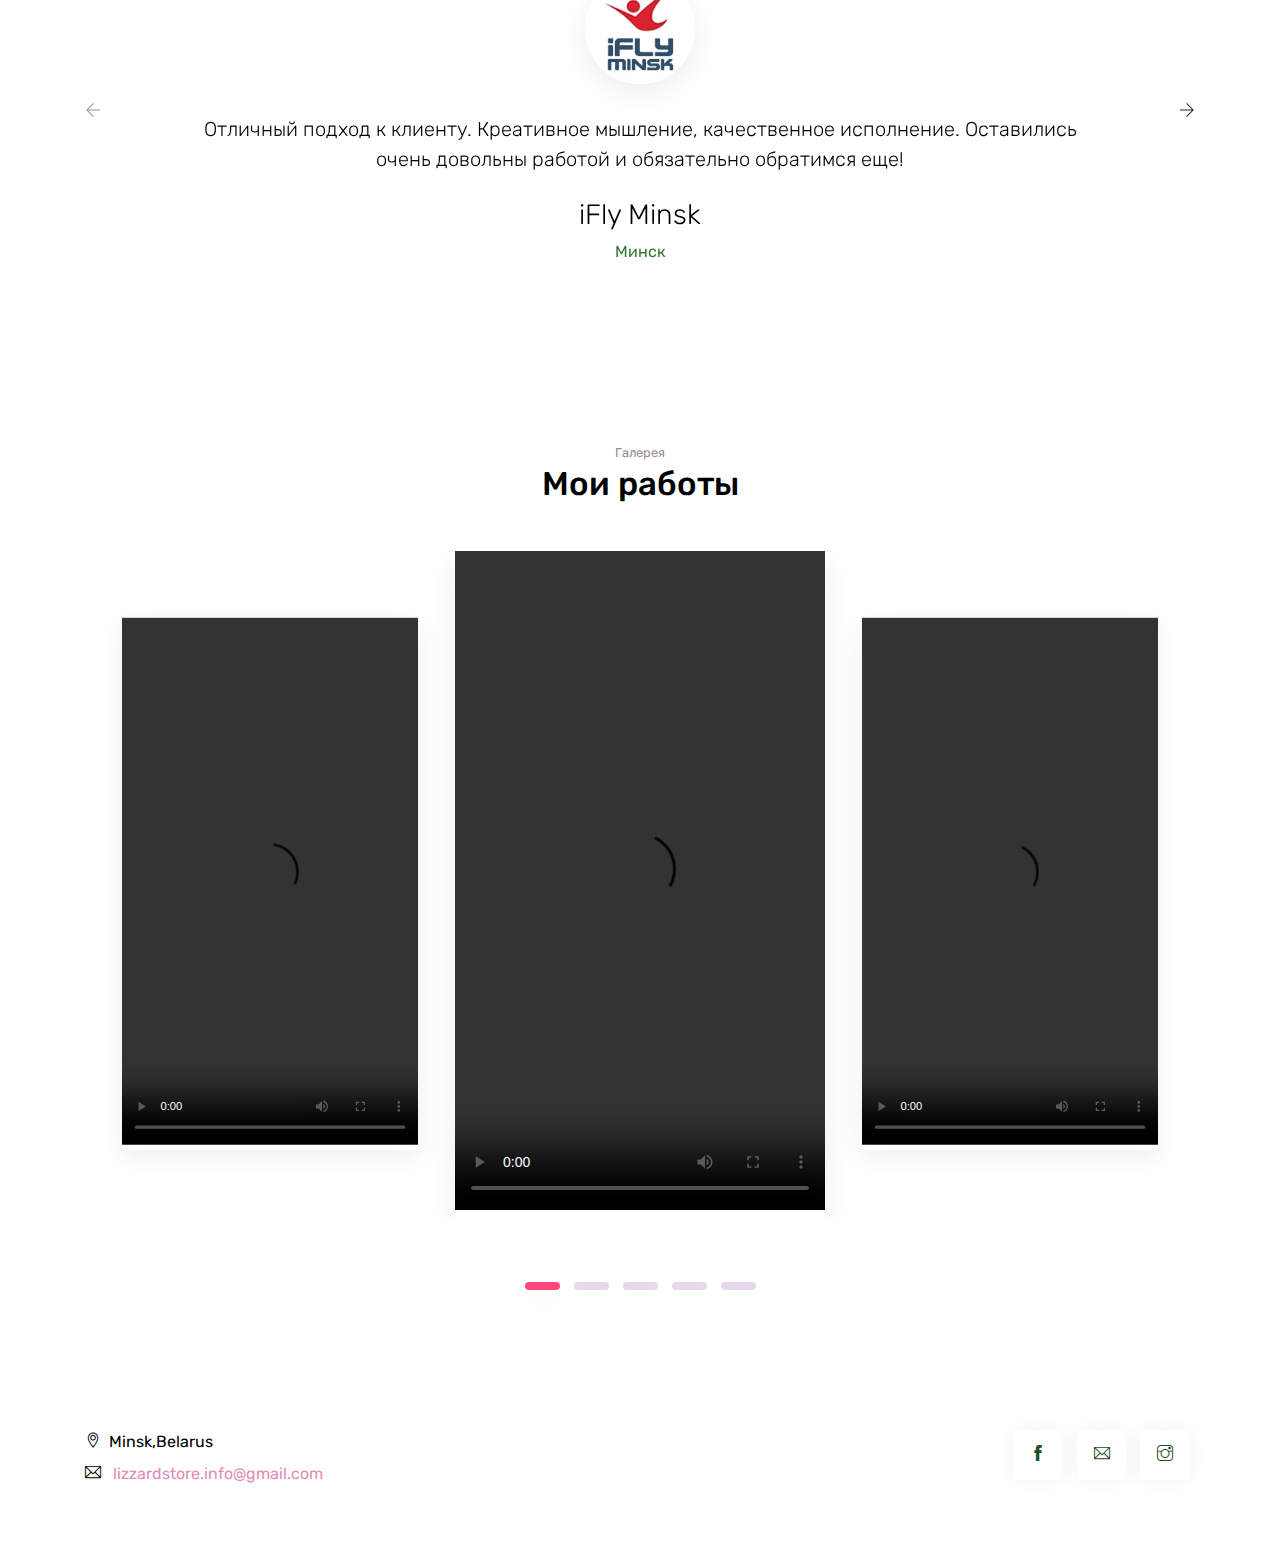
==== commit 001d5bbc: "123123323" ====
--- a/index.html
+++ b/index.html
@@ -167,37 +167,44 @@
 
             <div class="img-gallery owl-carousel owl-theme">
                 <video  controls="controls" autoplay width="370" height="659">
+                    <source src="D:\lizzardstore\site\video\IMG_5579.mp4" type="video/mp4">
                     <source src="D:\lizzardstore\site\video\IMG_5579.hevc.mp4" type="video/mp4">
-                    <source src="D:\lizzardstore\site\video\IMG_5579.mp4" type="video/mp4">
+                    
                     <source src="D:\lizzardstore\site\video\IMG_5579.webm"; codecs="vp8, vorbis" type="video/webm">
                     <source src="D:\lizzardstore\site\video\IMG_5579.ogv" codecs="theora, vorbis" type="video/ogg">
-                </video>
-                <video controls="controls" autoplay width="370" height="659">
+                    "Не поддерживается браузером"
+                </video>
+                <video controls="controls" autoplay width="370" height="659">
+                    <source src="D:\lizzardstore\site\video\IMG_5618.mp4" type="video/mp4">
                     <source src="D:\lizzardstore\site\video\IMG_5618.hevc.mp4" type="video/mp4">
-                    <source src="D:\lizzardstore\site\video\IMG_5618.mp4" type="video/mp4">
+                    
                     <source src="D:\lizzardstore\site\video\IMG_5618.webm"; codecs="vp8, vorbis" type="video/webm">
                     <source src="D:\lizzardstore\site\video\IMG_5618.ogv" codecs="theora, vorbis" type="video/ogg">
-                </video>
-                <video controls="controls" autoplay width="370" height="659">
+                    "Не поддерживается браузером"
+                </video>
+                <video controls="controls" autoplay width="370" height="659">
+                    <source src="D:\lizzardstore\site\video\IMG_5558.mp4" type="video/mp4">
                     <source src="D:\lizzardstore\site\video\IMG_5558.hevc.mp4" type="video/mp4">
-                    <source src="D:\lizzardstore\site\video\IMG_5558.mp4" type="video/mp4">
+                    
                     <source src="D:\lizzardstore\site\video\IMG_5558.webm"; codecs="vp8, vorbis" type="video/webm">
                     <source src="D:\lizzardstore\site\video\IMG_5558.ogv" codecs="theora, vorbis" type="video/ogg">
-
-                </video>
-                <video controls="controls" autoplay width="370" height="659">
+                    "Не поддерживается браузером"
+                </video>
+                <video controls="controls" autoplay width="370" height="659">
+                    <source src="D:\lizzardstore\site\video\IMG_5604.mp4" type="video/mp4">
                     <source src="D:\lizzardstore\site\video\IMG_5604.hevc.mp4" type="video/mp4">
-                    <source src="D:\lizzardstore\site\video\IMG_5604.mp4" type="video/mp4">
+                    
                     <source src="D:\lizzardstore\site\video\IMG_5604.webm"; codecs="vp8, vorbis" type="video/webm">
                     <source src="D:\lizzardstore\site\video\IMG_5604.ogv" codecs="theora, vorbis" type="video/ogg">
-
-                </video>
-                <video controls="controls" autoplay width="370" height="659">
+                    "Не поддерживается браузером"
+                </video>
+                <video controls="controls" autoplay width="370" height="659">
+                    <source src="D:\lizzardstore\site\video\IMG_5997.mp4" type="video/mp4">
                     <source src="D:\lizzardstore\site\video\IMG_5997.hevc.mp4" type="video/mp4">
-                    <source src="D:\lizzardstore\site\video\IMG_5997.mp4" type="video/mp4">
+                    
                     <source src="D:\lizzardstore\site\video\IMG_5997.webm"; codecs="vp8, vorbis" type="video/webm">
                     <source src="D:\lizzardstore\site\video\IMG_5997.ogv" codecs="theora, vorbis" type="video/ogg">
-
+                    "Не поддерживается браузером"
                 </video>
                
 
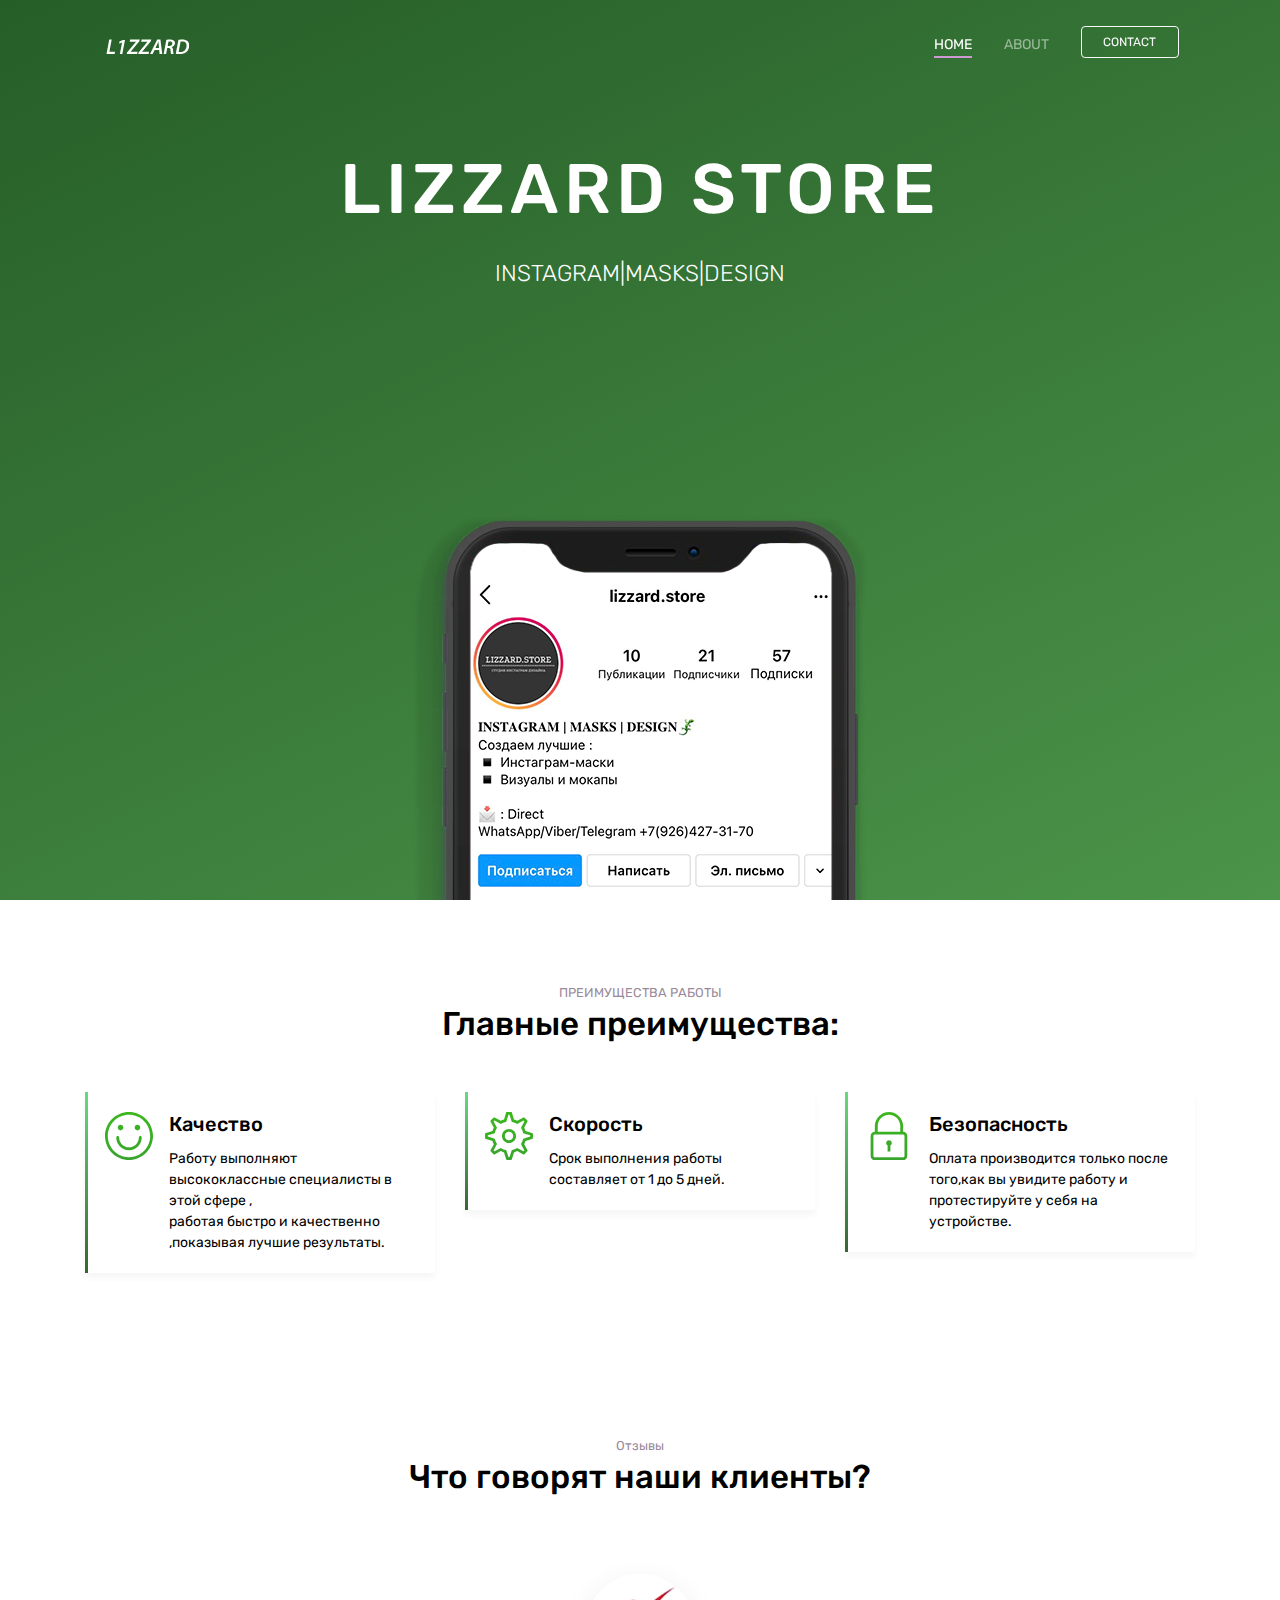
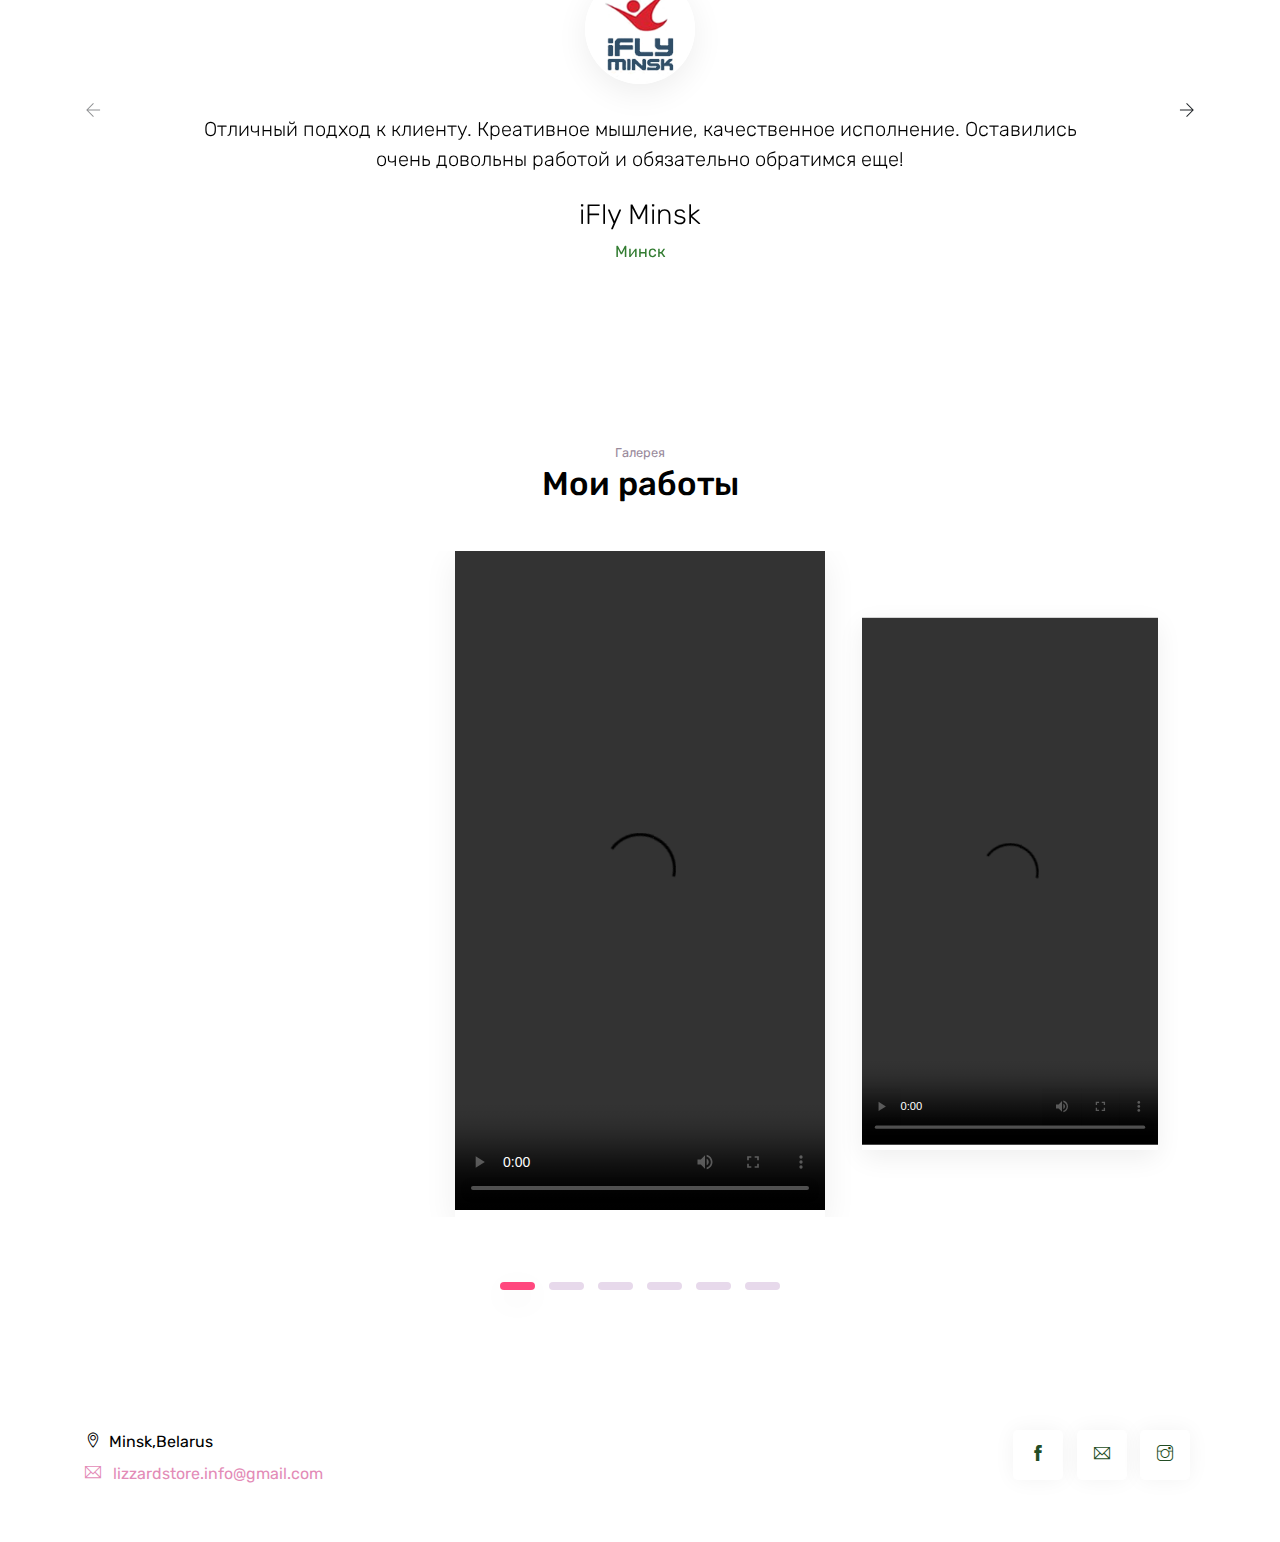
==== commit 8de3ea45: "4343" ====
--- a/index.html
+++ b/index.html
@@ -201,7 +201,7 @@
                 <video controls="controls" autoplay width="370" height="659">
                     <source src="D:\lizzardstore\site\video\IMG_5997.mp4" type="video/mp4">
                     <source src="D:\lizzardstore\site\video\IMG_5997.hevc.mp4" type="video/mp4">
-                    
+                    <a href="D:\lizzardstore\site\video\IMG_5997.mp4">
                     <source src="D:\lizzardstore\site\video\IMG_5997.webm"; codecs="vp8, vorbis" type="video/webm">
                     <source src="D:\lizzardstore\site\video\IMG_5997.ogv" codecs="theora, vorbis" type="video/ogg">
                     "Не поддерживается браузером"
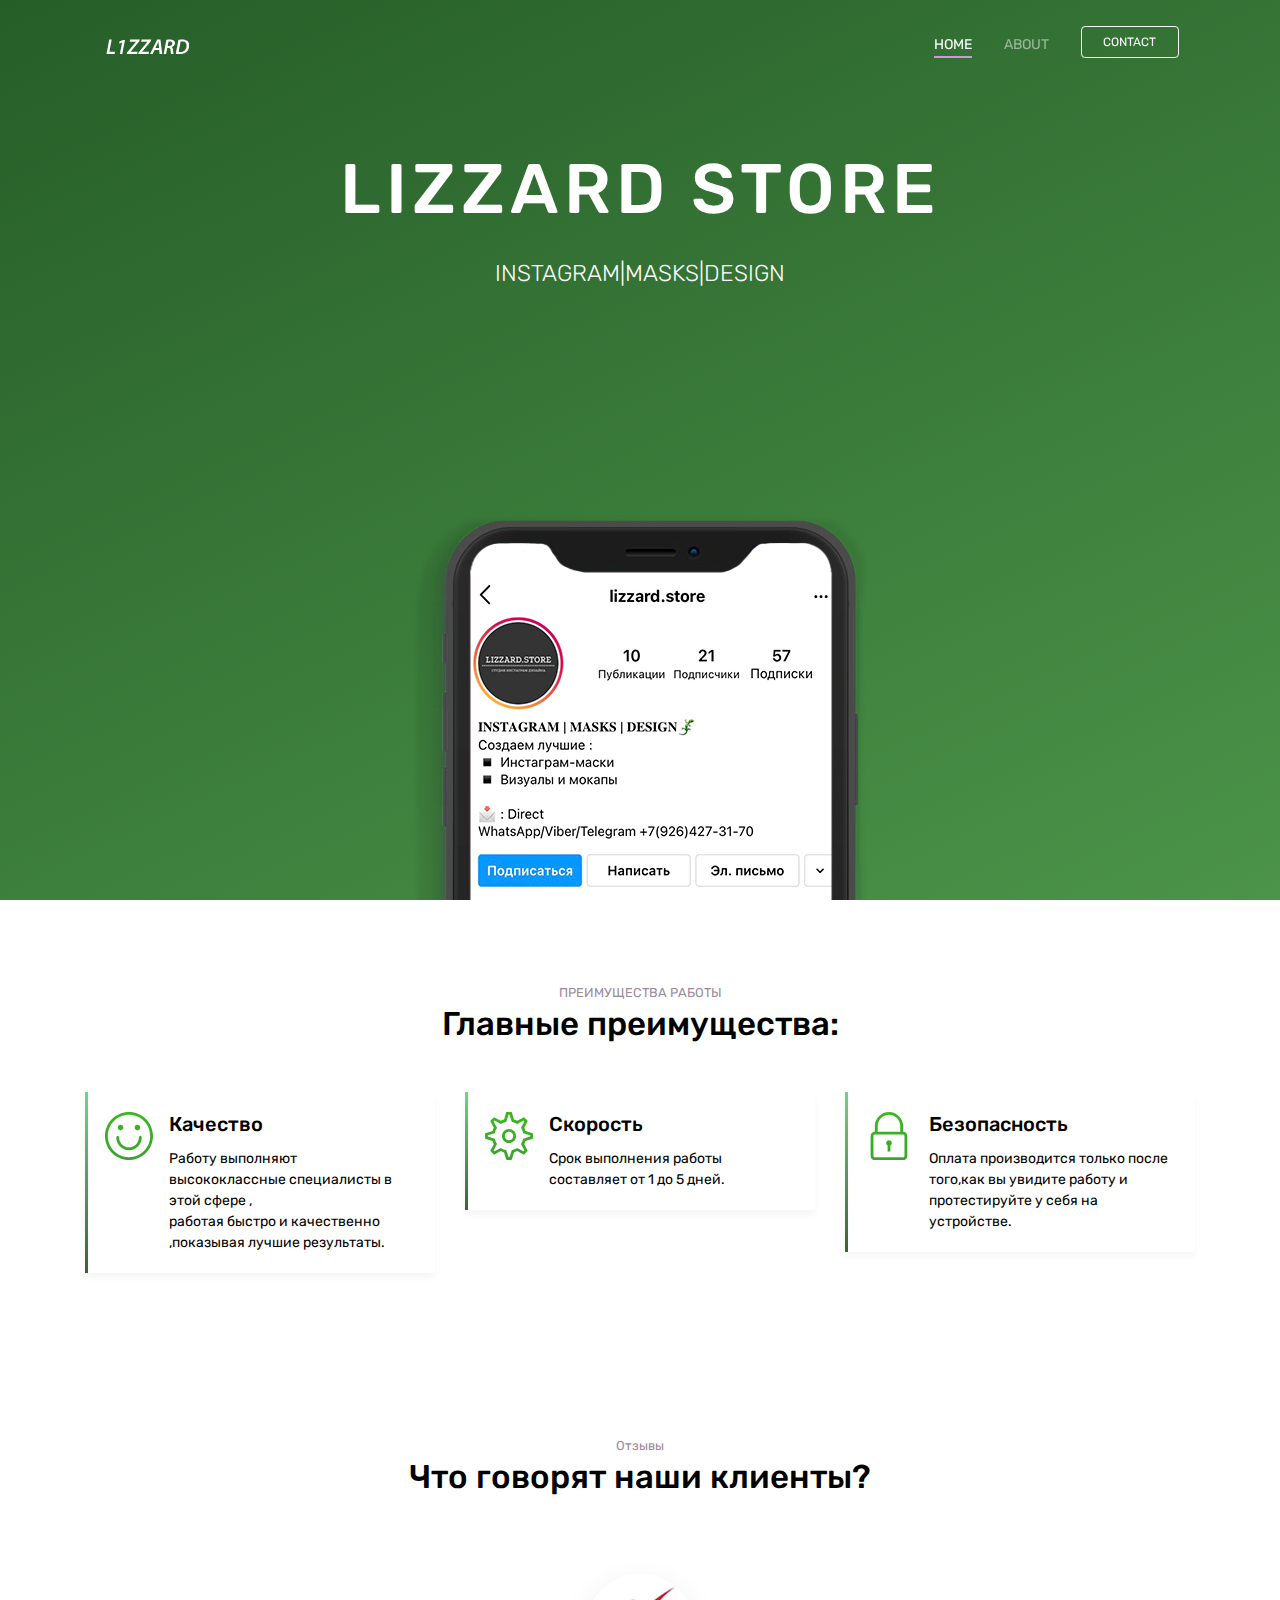
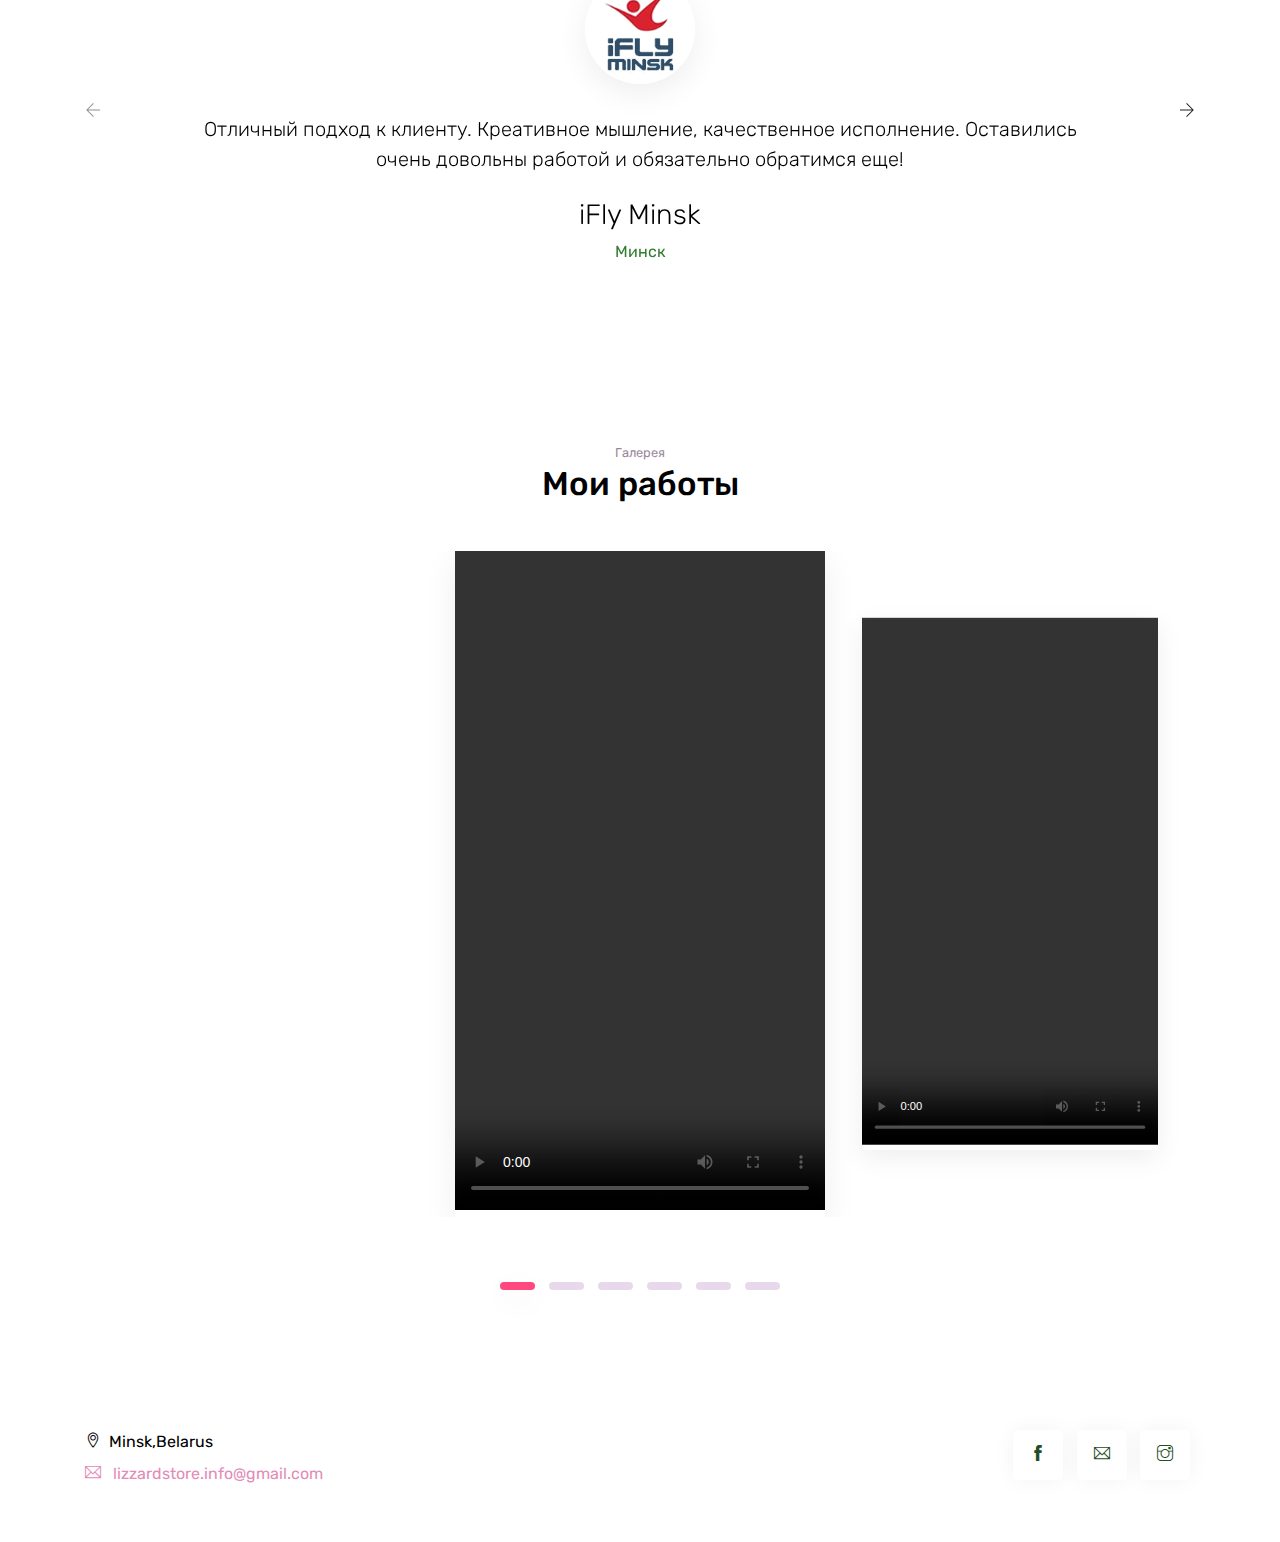
==== commit e626d4c5: "5555555555555555" ====
--- a/index.html
+++ b/index.html
@@ -166,7 +166,7 @@
             </div>
 
             <div class="img-gallery owl-carousel owl-theme">
-                <video  controls="controls" autoplay width="370" height="659">
+                <video   controls="controls" autoplay width="370" height="659" window['Ionic']['WebView'].convertFileSrc(externalFilePath);>
                     <source src="D:\lizzardstore\site\video\IMG_5579.mp4" type="video/mp4">
                     <source src="D:\lizzardstore\site\video\IMG_5579.hevc.mp4" type="video/mp4">
                     
@@ -174,7 +174,7 @@
                     <source src="D:\lizzardstore\site\video\IMG_5579.ogv" codecs="theora, vorbis" type="video/ogg">
                     "Не поддерживается браузером"
                 </video>
-                <video controls="controls" autoplay width="370" height="659">
+                <video controls="controls" autoplay width="370" height="659" window['Ionic']['WebView'].convertFileSrc(externalFilePath);>
                     <source src="D:\lizzardstore\site\video\IMG_5618.mp4" type="video/mp4">
                     <source src="D:\lizzardstore\site\video\IMG_5618.hevc.mp4" type="video/mp4">
                     
@@ -182,7 +182,7 @@
                     <source src="D:\lizzardstore\site\video\IMG_5618.ogv" codecs="theora, vorbis" type="video/ogg">
                     "Не поддерживается браузером"
                 </video>
-                <video controls="controls" autoplay width="370" height="659">
+                <video controls="controls" autoplay width="370" height="659" window['Ionic']['WebView'].convertFileSrc(externalFilePath);>
                     <source src="D:\lizzardstore\site\video\IMG_5558.mp4" type="video/mp4">
                     <source src="D:\lizzardstore\site\video\IMG_5558.hevc.mp4" type="video/mp4">
                     
@@ -190,7 +190,7 @@
                     <source src="D:\lizzardstore\site\video\IMG_5558.ogv" codecs="theora, vorbis" type="video/ogg">
                     "Не поддерживается браузером"
                 </video>
-                <video controls="controls" autoplay width="370" height="659">
+                <video controls="controls" autoplay width="370" height="659" window['Ionic']['WebView'].convertFileSrc(externalFilePath);>
                     <source src="D:\lizzardstore\site\video\IMG_5604.mp4" type="video/mp4">
                     <source src="D:\lizzardstore\site\video\IMG_5604.hevc.mp4" type="video/mp4">
                     
@@ -198,7 +198,7 @@
                     <source src="D:\lizzardstore\site\video\IMG_5604.ogv" codecs="theora, vorbis" type="video/ogg">
                     "Не поддерживается браузером"
                 </video>
-                <video controls="controls" autoplay width="370" height="659">
+                <video controls="controls" autoplay width="370" height="659" window['Ionic']['WebView'].convertFileSrc(externalFilePath);>
                     <source src="D:\lizzardstore\site\video\IMG_5997.mp4" type="video/mp4">
                     <source src="D:\lizzardstore\site\video\IMG_5997.hevc.mp4" type="video/mp4">
                     <a href="D:\lizzardstore\site\video\IMG_5997.mp4">
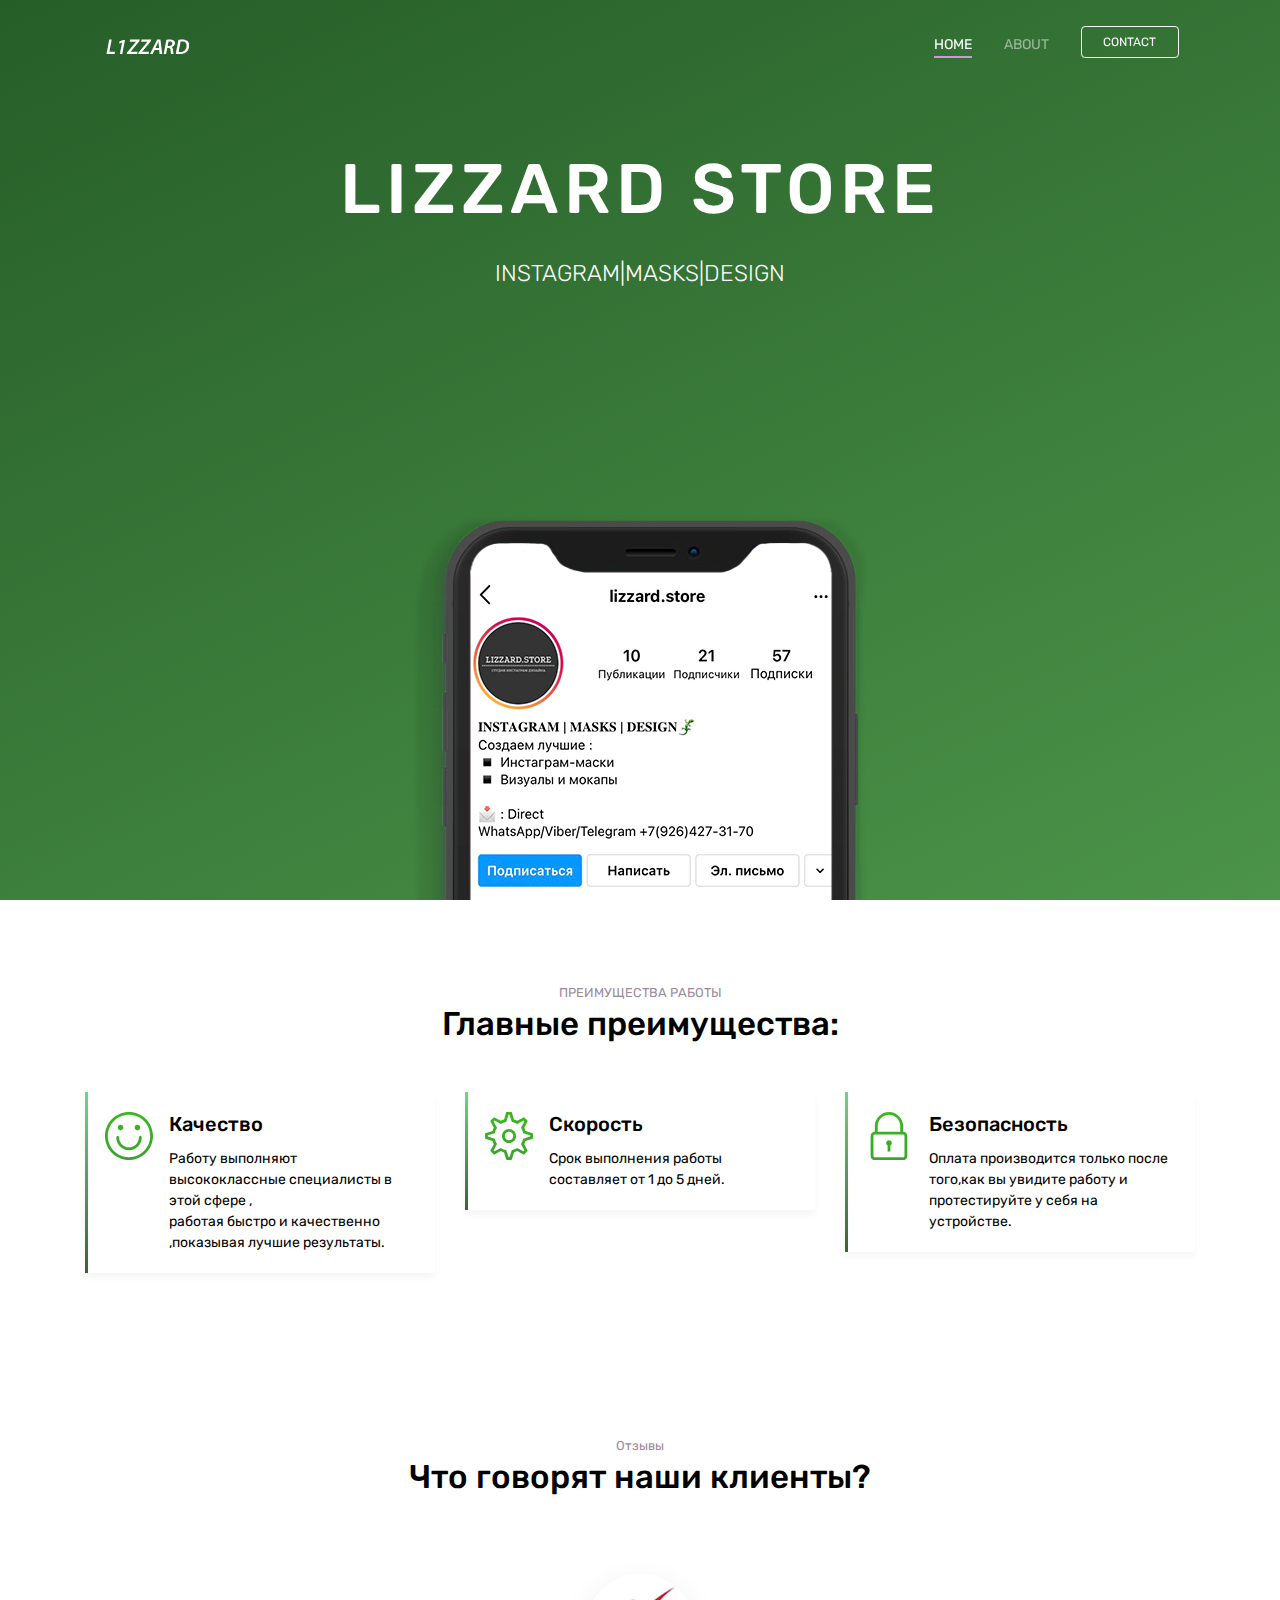
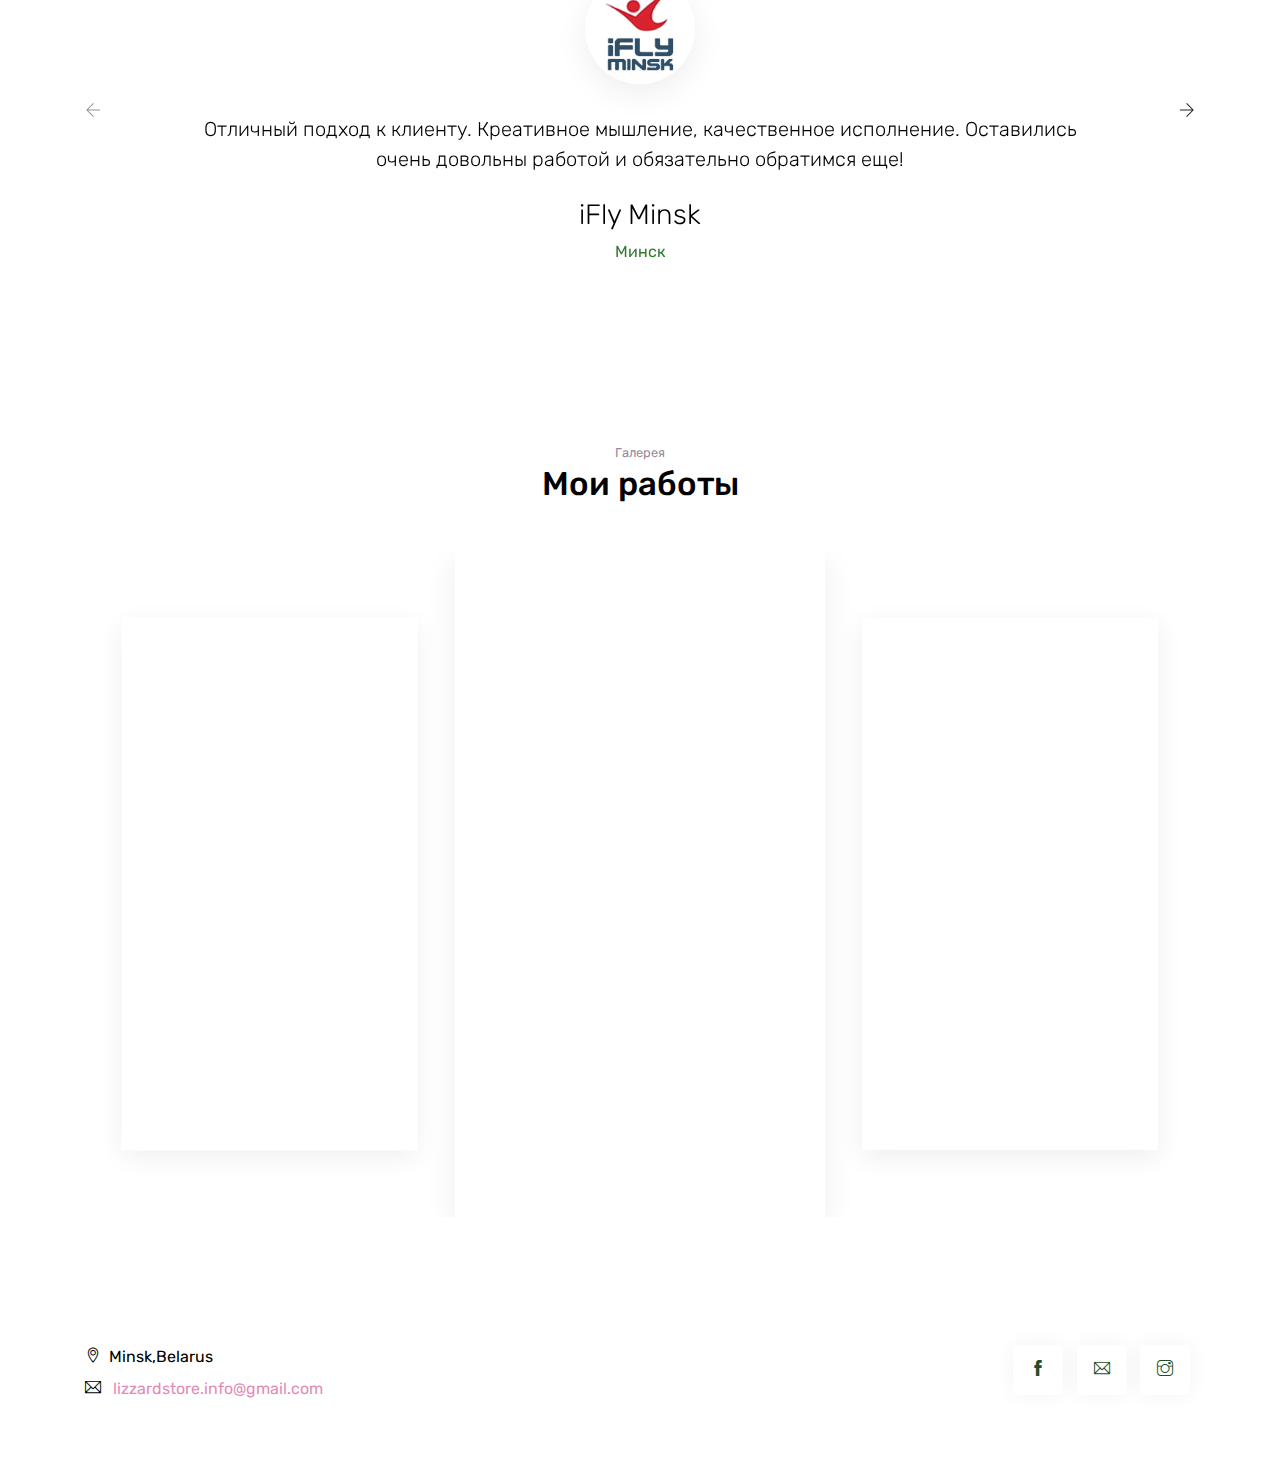
==== commit 42263d74: "213123" ====
--- a/index.html
+++ b/index.html
@@ -166,46 +166,8 @@
             </div>
 
             <div class="img-gallery owl-carousel owl-theme">
-                <video   controls="controls" autoplay width="370" height="659" window['Ionic']['WebView'].convertFileSrc(externalFilePath);>
-                    <source src="D:\lizzardstore\site\video\IMG_5579.mp4" type="video/mp4">
-                    <source src="D:\lizzardstore\site\video\IMG_5579.hevc.mp4" type="video/mp4">
-                    
-                    <source src="D:\lizzardstore\site\video\IMG_5579.webm"; codecs="vp8, vorbis" type="video/webm">
-                    <source src="D:\lizzardstore\site\video\IMG_5579.ogv" codecs="theora, vorbis" type="video/ogg">
-                    "Не поддерживается браузером"
-                </video>
-                <video controls="controls" autoplay width="370" height="659" window['Ionic']['WebView'].convertFileSrc(externalFilePath);>
-                    <source src="D:\lizzardstore\site\video\IMG_5618.mp4" type="video/mp4">
-                    <source src="D:\lizzardstore\site\video\IMG_5618.hevc.mp4" type="video/mp4">
-                    
-                    <source src="D:\lizzardstore\site\video\IMG_5618.webm"; codecs="vp8, vorbis" type="video/webm">
-                    <source src="D:\lizzardstore\site\video\IMG_5618.ogv" codecs="theora, vorbis" type="video/ogg">
-                    "Не поддерживается браузером"
-                </video>
-                <video controls="controls" autoplay width="370" height="659" window['Ionic']['WebView'].convertFileSrc(externalFilePath);>
-                    <source src="D:\lizzardstore\site\video\IMG_5558.mp4" type="video/mp4">
-                    <source src="D:\lizzardstore\site\video\IMG_5558.hevc.mp4" type="video/mp4">
-                    
-                    <source src="D:\lizzardstore\site\video\IMG_5558.webm"; codecs="vp8, vorbis" type="video/webm">
-                    <source src="D:\lizzardstore\site\video\IMG_5558.ogv" codecs="theora, vorbis" type="video/ogg">
-                    "Не поддерживается браузером"
-                </video>
-                <video controls="controls" autoplay width="370" height="659" window['Ionic']['WebView'].convertFileSrc(externalFilePath);>
-                    <source src="D:\lizzardstore\site\video\IMG_5604.mp4" type="video/mp4">
-                    <source src="D:\lizzardstore\site\video\IMG_5604.hevc.mp4" type="video/mp4">
-                    
-                    <source src="D:\lizzardstore\site\video\IMG_5604.webm"; codecs="vp8, vorbis" type="video/webm">
-                    <source src="D:\lizzardstore\site\video\IMG_5604.ogv" codecs="theora, vorbis" type="video/ogg">
-                    "Не поддерживается браузером"
-                </video>
-                <video controls="controls" autoplay width="370" height="659" window['Ionic']['WebView'].convertFileSrc(externalFilePath);>
-                    <source src="D:\lizzardstore\site\video\IMG_5997.mp4" type="video/mp4">
-                    <source src="D:\lizzardstore\site\video\IMG_5997.hevc.mp4" type="video/mp4">
-                    <a href="D:\lizzardstore\site\video\IMG_5997.mp4">
-                    <source src="D:\lizzardstore\site\video\IMG_5997.webm"; codecs="vp8, vorbis" type="video/webm">
-                    <source src="D:\lizzardstore\site\video\IMG_5997.ogv" codecs="theora, vorbis" type="video/ogg">
-                    "Не поддерживается браузером"
-                </video>
+                <iframe width="370" height="659" src="https://www.youtube.com/embed/1Bpeji6g3Y0" title="YouTube video player" frameborder="0" allow="accelerometer; autoplay; clipboard-write; encrypted-media; gyroscope; picture-in-picture" allowfullscreen></iframe>
+                <iframe width="370" height="659" src="https://www.youtube.com/embed/MjgJGiCQj_M" title="YouTube video player" frameborder="0" allow="accelerometer; autoplay; clipboard-write; encrypted-media; gyroscope; picture-in-picture" allowfullscreen></iframe>
                
 
 
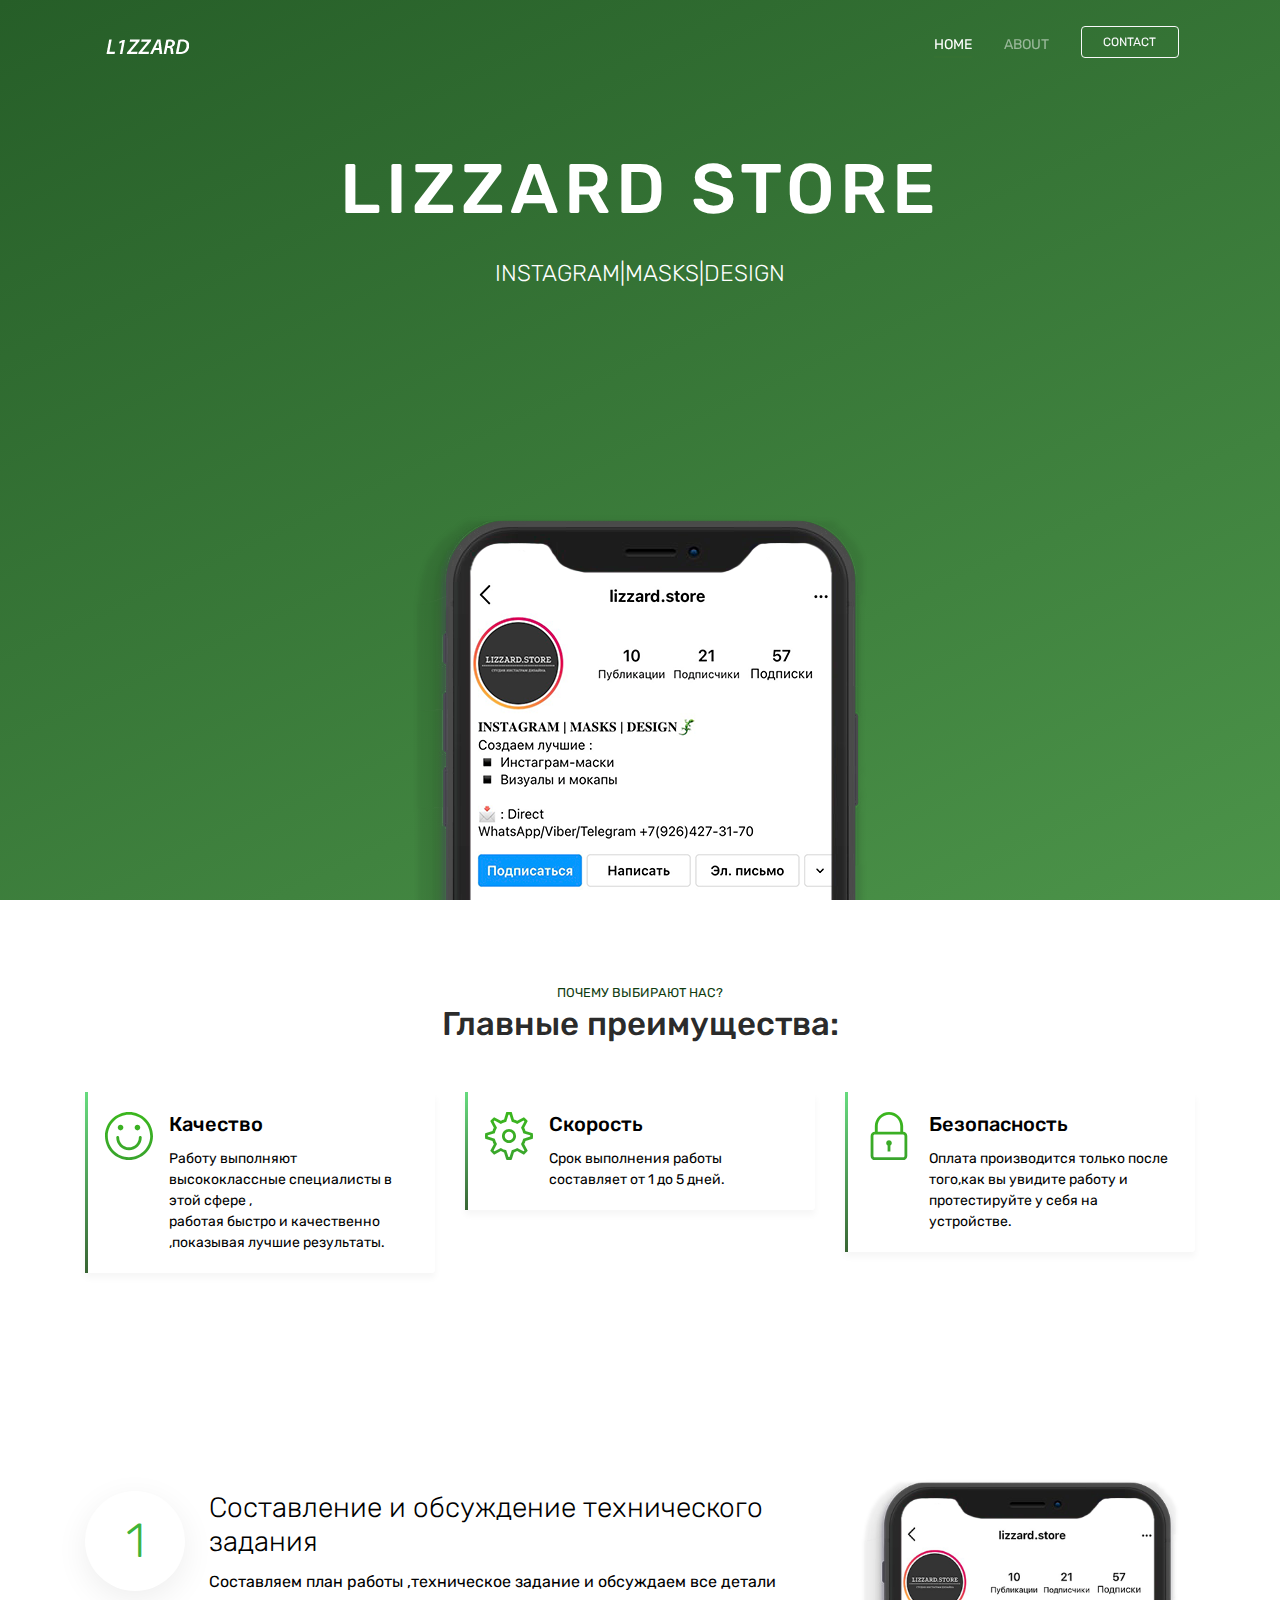
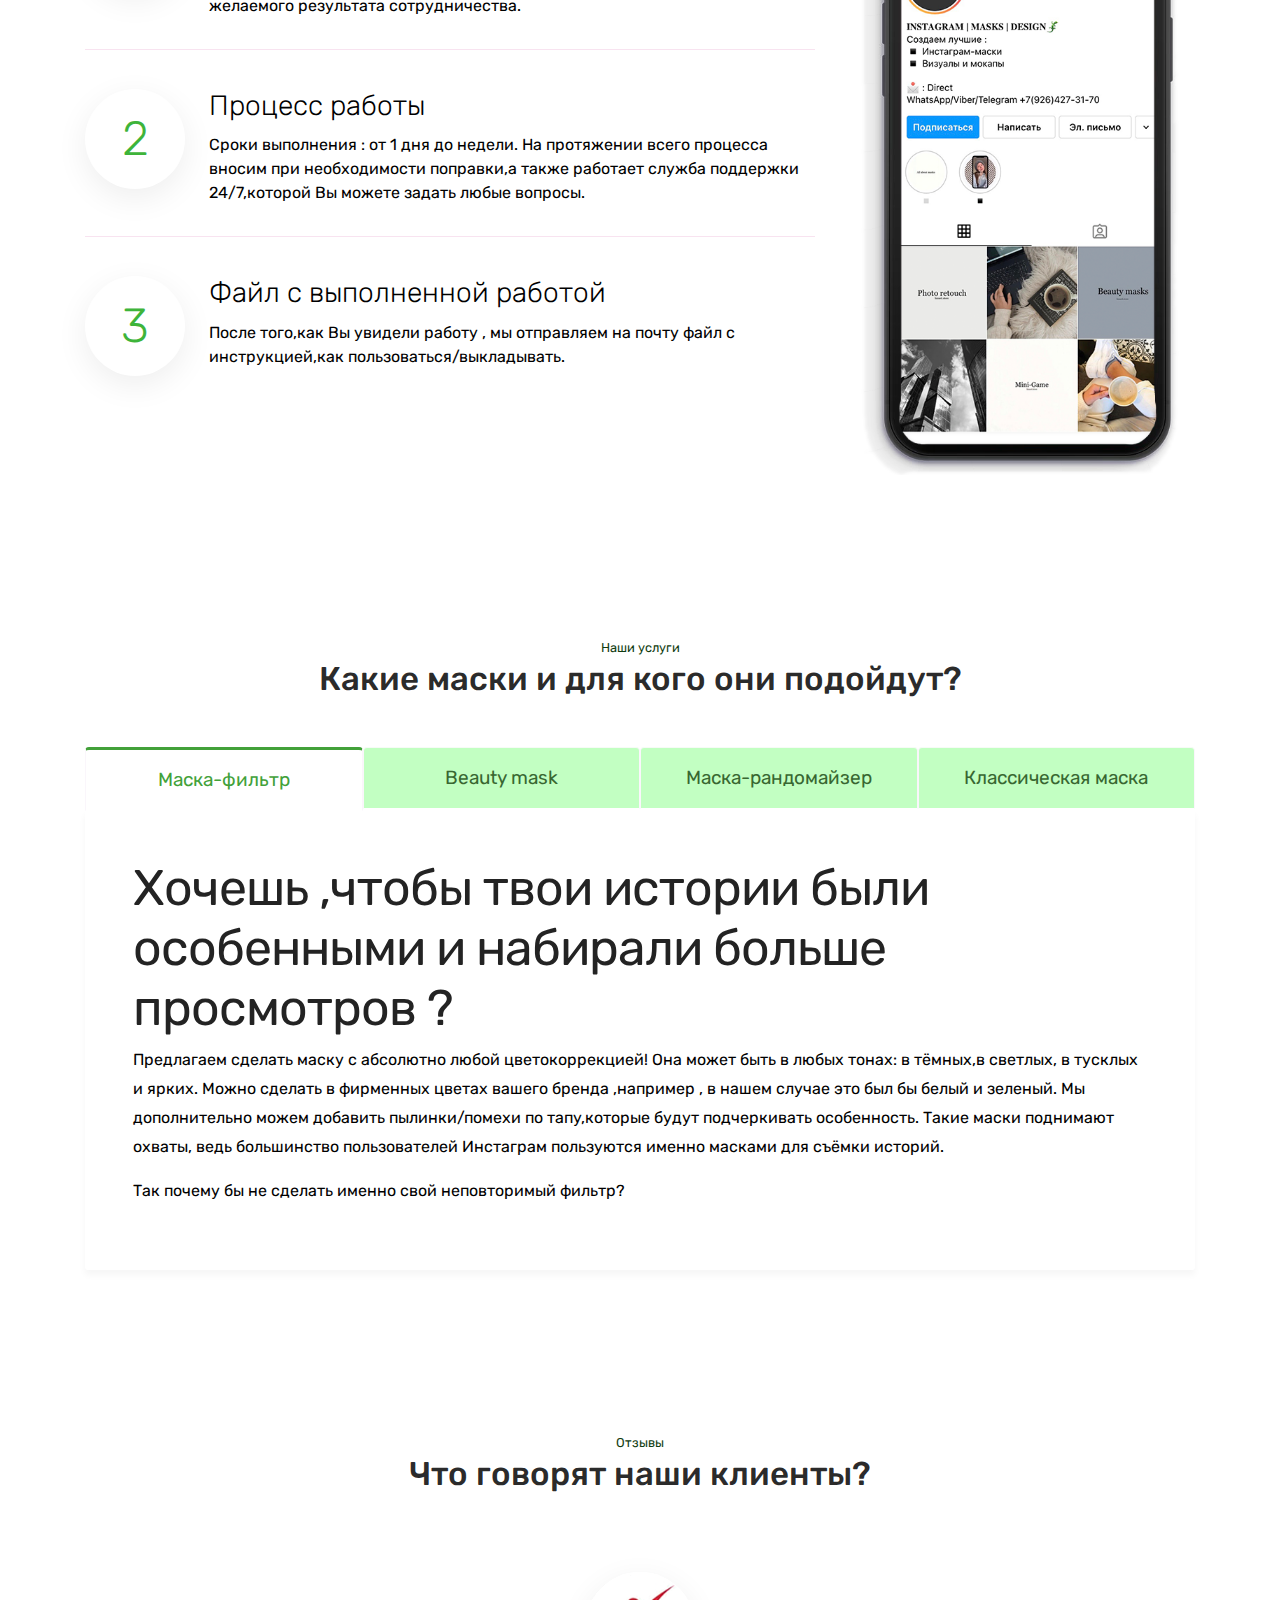
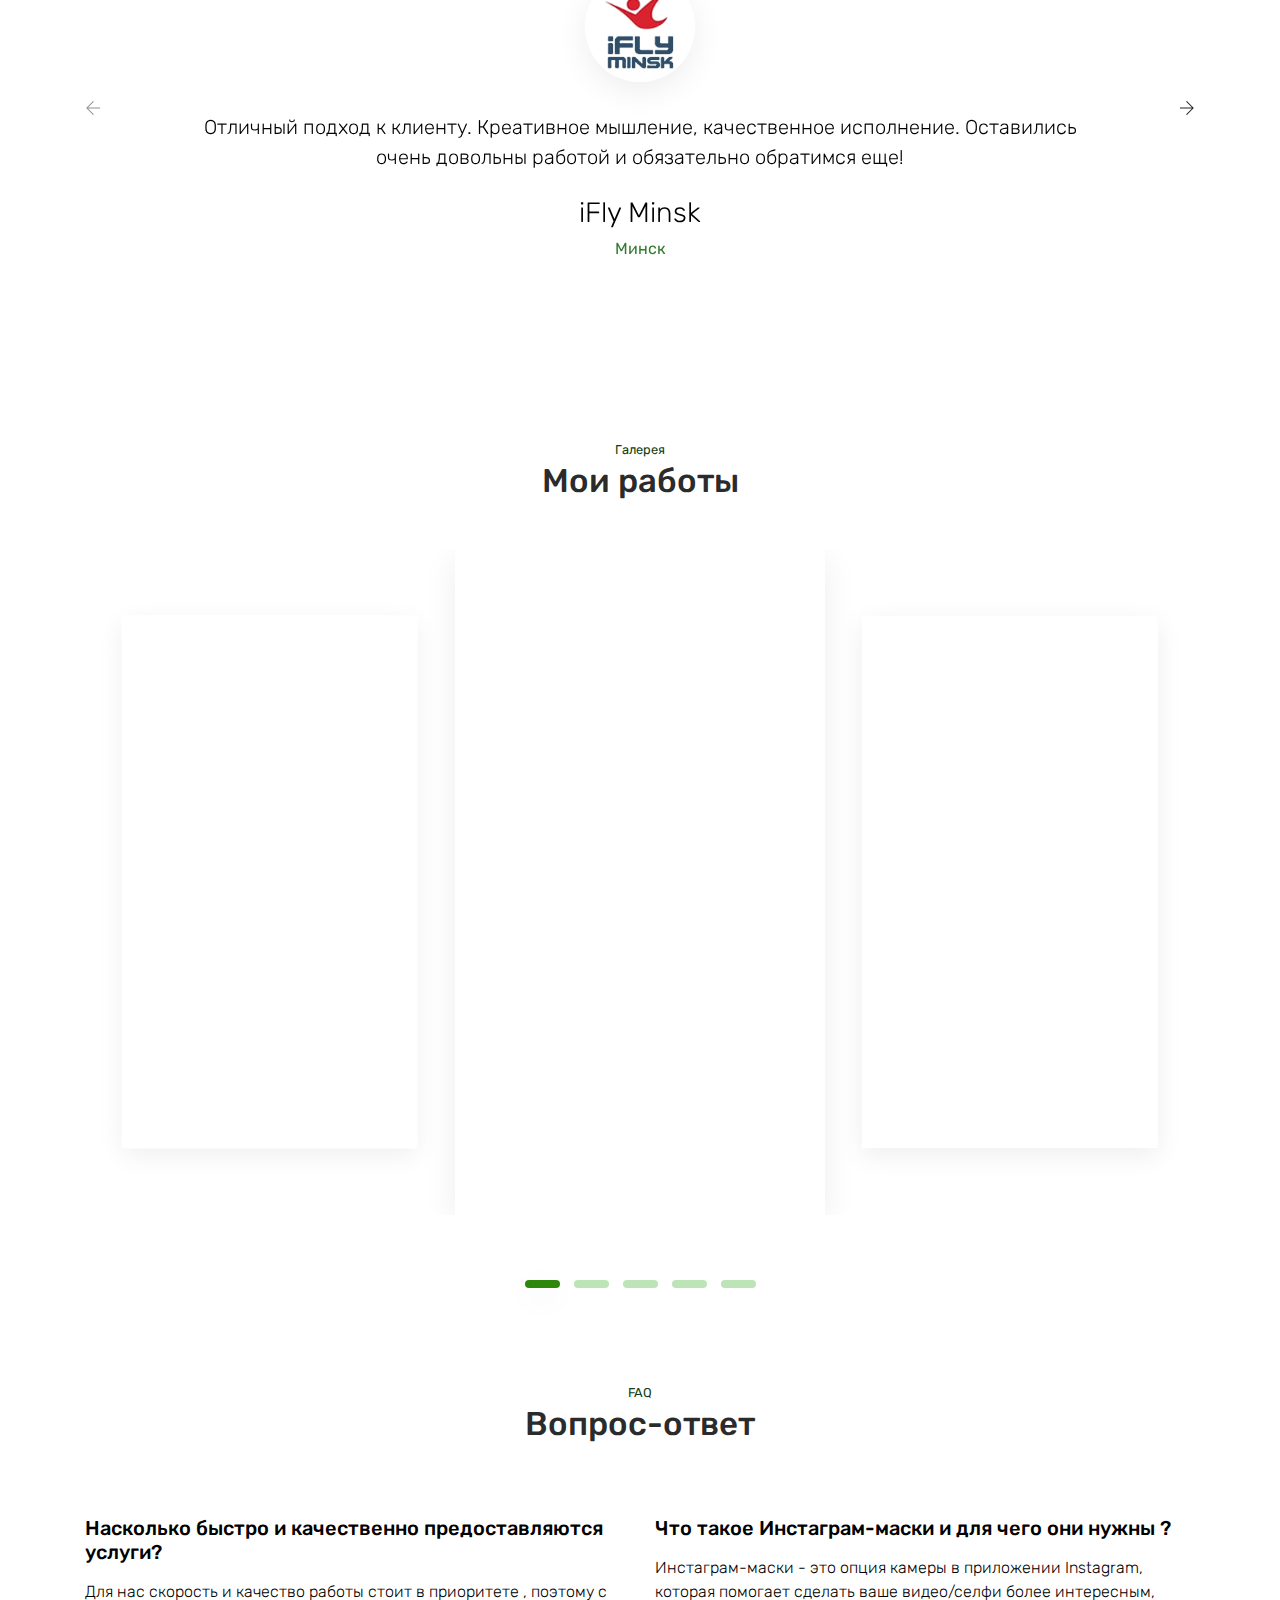
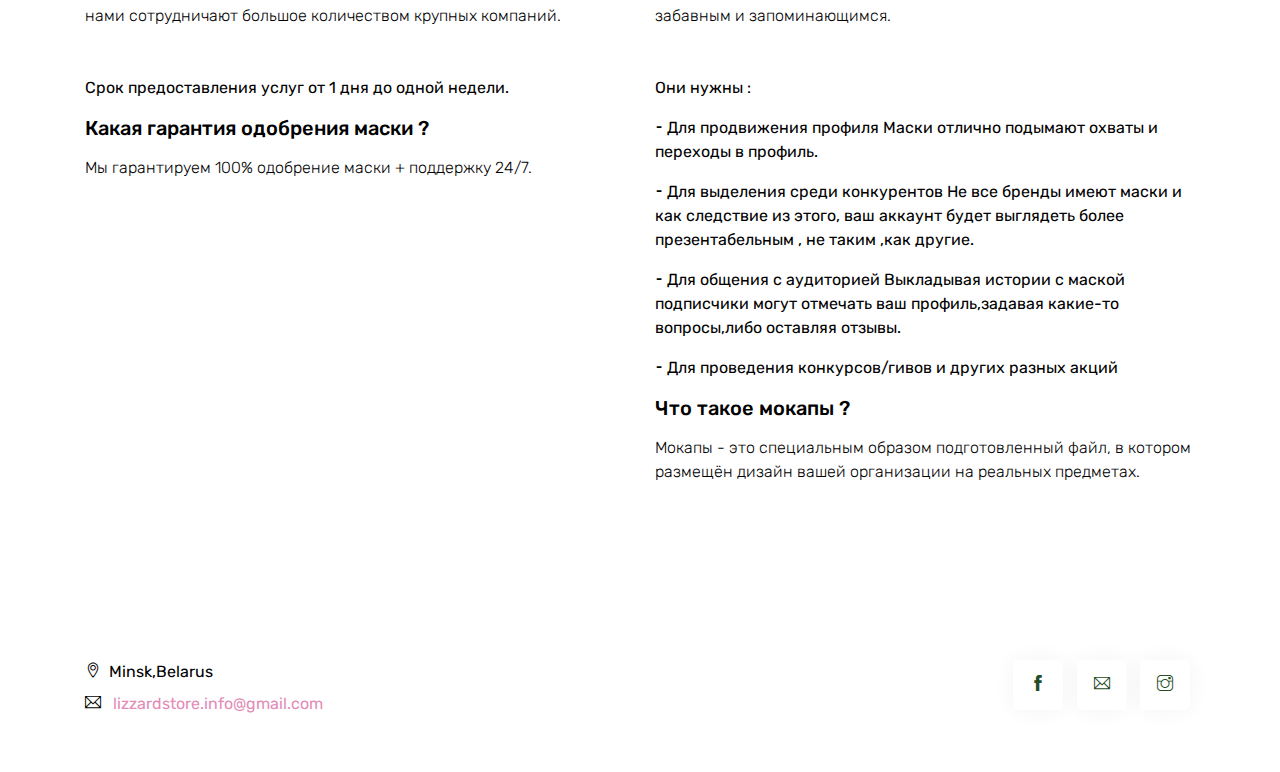
==== commit 9224c36a: "update11" ====
--- a/index.html
+++ b/index.html
@@ -68,14 +68,13 @@
         </header>
     </div>
 
-
     <div class="section light-bg" id="features">
 
 
         <div class="container">
 
             <div class="section-title">
-                <small>ПРЕИМУЩЕСТВА&nbsp;РАБОТЫ</small>
+                <small>ПОЧЕМУ&nbsp;ВЫБИРАЮТ&nbsp;НАС?</small>
                 <h3>Главные преимущества:</h3>
             </div>
 
@@ -126,6 +125,157 @@
 
     </div>
 
+    <div class="section light-bg">
+
+        <div class="container">
+            <div class="row">
+                <div class="col-md-8 d-flex align-items-center">
+                    <ul class="list-unstyled ui-steps">
+                        <li class="media">
+                            <div class="circle-icon mr-4"; onclick="document.getElementById('target-id').style.display = 'none'; return false" >1</div>
+                            <div class="media-body">
+                                <h5>Составление и обсуждение технического задания </h5>
+                                <p>Составляем план работы ,техническое задание и обсуждаем все детали желаемого результата сотрудничества.
+                                </p>
+                            </div>
+                        </li>
+                        <li class="media my-4"; onclick="document.getElementById('target-id').style.display = 'block'; return false;">
+                            <div class="circle-icon mr-4">2</div>
+                            <div class="media-body">
+                                <h5>Процесс работы                                 </h5>
+                                <p>Сроки выполнения : от 1 дня до недели.
+                                    На протяжении всего процесса вносим при необходимости поправки,а также работает служба поддержки 24/7,которой Вы можете задать любые вопросы.
+                                    </p>
+                            </div>
+                        </li>
+                        <li class="media">
+                            <div class="circle-icon mr-4">3</div>
+                            <div class="media-body">
+                                <h5>Файл с выполненной работой
+                                </h5>
+                                <p>После того,как Вы увидели работу , мы отправляем на почту файл с инструкцией,как пользоваться/выкладывать.</p>
+                            </div>
+                        </li>
+                    </ul>
+                </div>
+                <div class="col-md-4">
+                    <img src="images/iphonex.png" alt="iphone" class="img-fluid">
+
+                </div>
+                
+            </div>
+
+        </div>
+
+    </div>
+    <!-- // end .section -->
+    <div class="section light-bg">
+        <div class="container">
+            <div class="section-title">
+                <small>Наши услуги</small>
+                <h3 class="textik" >Какие маски и для кого они подойдут?</h3>
+            </div>
+
+            <ul class="nav nav-tabs nav-justified" role="tablist">
+                <li class="nav-item">
+                    <a class="nav-link active" data-toggle="tab" href="#communication">Маска-фильтр 
+                    </a>
+                </li>
+                <li class="nav-item">
+                    <a class="nav-link" data-toggle="tab" href="#schedule">Beauty mask</a>
+                </li>
+                <li class="nav-item">
+                    <a class="nav-link" data-toggle="tab" href="#messages">Маска-рандомайзер</a>
+                </li>
+                <li class="nav-item">
+                    <a class="nav-link" data-toggle="tab" href="#livechat">Классическая маска</a>
+                </li>
+            </ul>
+            <div class="tab-content">
+                <div class="tab-pane fade show active" id="communication">
+                    <div class="d-flex flex-column flex-lg-row">
+                        
+                        <div>
+
+                            <h2>Хочешь ,чтобы твои истории были особенными и набирали больше просмотров ?
+
+                            </h2>
+                            
+                          
+                           <p>Предлагаем сделать маску с абсолютно любой цветокоррекцией! 
+                            Она может быть в любых тонах: в тёмных,в светлых, в тусклых и ярких. Можно сделать в фирменных цветах вашего бренда ,например , в нашем случае это был бы белый и зеленый.
+                            Мы дополнительно можем добавить пылинки/помехи по тапу,которые будут подчеркивать особенность.
+                            Такие маски поднимают охваты, ведь большинство пользователей Инстаграм пользуются именно масками для съёмки историй. 
+                            
+                            
+                            </p>
+                            <p>Так почему бы не сделать именно свой неповторимый фильтр?</p>
+                        </div>
+                    </div>
+                </div>
+                <div class="tab-pane fade" id="schedule">
+                    <div class="d-flex flex-column flex-lg-row">
+                        <div>
+                            <h2>Хотите выглядеть сногсшибательно абсолютно всегда при любых обстоятельствах? 
+
+
+                            </h2>
+                            
+                            <p>Тогда предлагаем сделать маску с желаемым макияжем , он может быть абсолютно любым : ярким, дерзким , нежным или же наоборот легким и почти незаметным. Дополнительно можем добавить милые веснушки и отбелить зубки для более эффектных историй в Инстаграм. 
+                                Но если же вы более творческая личность и хотите воплотить в реальность что-то,чего ещё никогда не было,то можно дать полёт фантазии и сделать не обычный макияж , а именно ваш - неповторимый.
+                                
+                               
+                            </p>
+                            <p> 
+                                Такие маски пользуются огромным спросом в Инстаграм и ими будут пользоваться всегда!
+                            </p>
+                        </div>
+                        
+                    </div>
+                </div>
+                <div class="tab-pane fade" id="messages">
+                    <div class="d-flex flex-column flex-lg-row">
+                        
+                        <div>
+                            <h2>Хотите привлечь активную аудиторию без всяких заморочек? - Легко! 
+
+                            </h2>
+                            
+                            <p>Мы предлагаем разработать маску с довольно простым,но очень хорошим принципом для привлечения новых подписчиков/клиентов. 
+                                Он заключается в том,что некоторое время будут меняется разные картинки чего-либо (например , вашей продукции или с какими-то вопросами )и через несколько секунд,либо же по тапу останавливается картинка и у вас на экране появляется результат/ответ на вопрос. 
+                                
+
+                            </p>
+                           <p> Такие маски прекрасно подойдут для личных блогов и брендов , а также крупным компаниях, например, автосалонам и авиаклубам.</p>
+                        </div>
+                    </div>
+                </div>
+                <div class="tab-pane fade" id="livechat">
+                    <div class="d-flex flex-column flex-lg-row">
+                        <div>
+                            <h2>Хотите быть естественными и в то же время оставаться в топе ? 
+                            </h2>
+                            
+                            <p>Тогда предлагаем вам сделать классическую маску. 
+                                Именно с этой маской вы можете оставаться особенными и дальше продвигать свой бренд.
+                                Мы можем крутящийся нимб с названием или лозунгом вашего заведения/бренда,который вы сможете использовать при съемке историй в Инстаграм,тем самым рекламируя его. 
+                                
+                            </p>
+                            <p> Для более творческих брендов/личных блогов предлагаем сделать рисунок/татуировку/текст на любой части лица с естественной ретушью лица ,которые будут  только дополнять вашу индивидуальность.
+
+
+                            </p>
+                        </div>
+                        
+                    </div>
+                </div>
+            </div>
+
+
+        </div>
+    </div>
+    <!-- // end .section -->
+
 
     <div class="section">
         <div class="container">
@@ -168,15 +318,65 @@
             <div class="img-gallery owl-carousel owl-theme">
                 <iframe width="370" height="659" src="https://www.youtube.com/embed/1Bpeji6g3Y0" title="YouTube video player" frameborder="0" allow="accelerometer; autoplay; clipboard-write; encrypted-media; gyroscope; picture-in-picture" allowfullscreen></iframe>
                 <iframe width="370" height="659" src="https://www.youtube.com/embed/MjgJGiCQj_M" title="YouTube video player" frameborder="0" allow="accelerometer; autoplay; clipboard-write; encrypted-media; gyroscope; picture-in-picture" allowfullscreen></iframe>
-               
-
-
-            </div>
-
-        </div>
-
-    </div>
-
+                <iframe width="370" height="659" src="https://www.youtube.com/embed/RhgT6cFTXAw" title="YouTube video player" frameborder="0" allow="accelerometer; autoplay; clipboard-write; encrypted-media; gyroscope; picture-in-picture" allowfullscreen></iframe>
+                <iframe width="370" height="659" src="https://www.youtube.com/embed/faFthwFXN6k" title="YouTube video player" frameborder="0" allow="accelerometer; autoplay; clipboard-write; encrypted-media; gyroscope; picture-in-picture" allowfullscreen></iframe>
+                <iframe width="370" height="659" src="https://www.youtube.com/embed/4F5Ke06ImFo" title="YouTube video player" frameborder="0" allow="accelerometer; autoplay; clipboard-write; encrypted-media; gyroscope; picture-in-picture" allowfullscreen></iframe>
+
+
+            </div>
+
+        </div>
+
+    </div>
+    <div class="section pt-0">
+        <div class="container">
+            <div class="section-title">
+                <small>FAQ</small>
+                <h3>Вопрос-ответ</h3>
+            </div>
+
+            <div class="row pt-4">
+                <div class="col-md-6">
+                    <h4 class="mb-3">Насколько быстро и качественно предоставляются услуги?
+                    </h4>
+                    <p class="light-font mb-5">Для нас скорость и качество работы стоит в приоритете , поэтому с нами сотрудничают большое количеством крупных компаний.
+                        <p>Срок предоставления услуг от 1 дня до одной недели.</p>
+                         </p>
+                    <h4 class="mb-3">Какая гарантия одобрения маски ?
+                    </h4>
+                    <p class="light-font mb-5">Мы гарантируем 100% одобрение маски + поддержку 24/7.
+                    </p>
+
+                </div>
+                <div class="col-md-6">
+                    <h4 class="mb-3">Что такое Инстаграм-маски и для чего они нужны ?
+                    </h4>
+                    <p class="light-font mb-5">Инстаграм-маски - это опция камеры в приложении Instagram, которая помогает сделать ваше видео/селфи более интересным, забавным и запоминающимся.                        
+                        <p>Они нужны : </p>
+                      <p>  ⁃ Для продвижения профиля 
+                       Маски отлично подымают охваты и переходы в профиль.</p>
+                       
+                      <p>  ⁃ Для выделения среди конкурентов 
+                       Не все бренды имеют маски и как следствие из этого, ваш аккаунт будет выглядеть более презентабельным , не таким ,как другие.</p>
+                       
+                       <p> ⁃ Для общения с аудиторией 
+                       Выкладывая истории с маской подписчики могут отмечать ваш профиль,задавая какие-то вопросы,либо оставляя отзывы.</p>
+                       
+                       <p> ⁃ Для проведения конкурсов/гивов и других разных акций </p>
+                       
+                       
+
+                    </p>
+                    <h4 class="mb-3">Что такое мокапы ?
+                    </h4>
+                    <p class="light-font mb-5">Мокапы - это специальным образом подготовленный файл, в котором размещён дизайн вашей организации на реальных предметах.</p>
+
+                </div>
+            </div>
+        </div>
+
+    </div>
+    <!-- // end .section -->
 
 
     <!-- jQuery and Bootstrap -->
--- a/css/style.css
+++ b/css/style.css
@@ -24,13 +24,13 @@
 h2 {
     font-size: 50px;
     font-weight: 400;
-    color: #357132;
+    color: #232323;
     letter-spacing: -1px;
     margin-bottom: 1rem;
 }
 
 h3 {
-    color: #000000;
+    color: #1d1d1df1;
     font-size: 33px;
     font-weight: 500;
 }
@@ -127,17 +127,20 @@
     background-color: #FFF;
 }
 
+
 .section {
     padding: 80px 0;
 }
 
+
 .section-title {
     text-align: center;
     margin-bottom: 3rem;
+    
 }
 
 .section-title small {
-    color: #998a9b;
+    color: #103c10;
 }
 
 @media (max-width:767px) {
@@ -161,14 +164,14 @@
 .nav-menu.is-scrolling,
 .nav-menu.menu-is-open {
     background-color: rgb(39, 118, 16);
-    background: -moz-linear-gradient(135deg, rgb(38, 108, 24) 0%, rgb(48, 180, 23) 100%);
+    background: -moz-linear-gradient(135deg, #266c18 0%, rgb(48, 180, 23) 100%);
     background: -webkit-linear-gradient(135deg, rgb(84, 163, 57) 0%, rgb(48, 180, 23) 100%);
     background: linear-gradient(135deg, rgb(34, 112, 59) 0%, rgb(37, 187, 68) 100%);
     -webkit-box-shadow: 0px 5px 23px 0px rgba(0, 0, 0, 0.1);
     -moz-box-shadow: 0px 5px 23px 0px rgba(0, 0, 0, 0.1);
     box-shadow: 0px 5px 23px 0px rgba(0, 0, 0, 0.1);
 }
-
+ 
 .nav-menu.is-scrolling {
     padding: 0;
 }
@@ -185,7 +188,8 @@
     }
     .navbar-nav>.nav-item>.nav-link.active:after {
         content: "";
-        border-bottom: 2px solid #cd99d4;
+        border-bottom: 2px solid#357132;
+        ;
         left: 1rem;
         right: 1rem;
         bottom: 5px;
@@ -322,7 +326,7 @@
     border-radius: 50%;
     margin-bottom: 1.5rem;
     background-color: #FFF;
-    color: #f5378e;
+    color: #3eb43a;
     font-size: 48px;
     text-align: center;
     line-height: 80px;
@@ -340,10 +344,10 @@
 }
 
 .ui-steps li:hover .circle-icon {
-    background-image: -moz-linear-gradient( 122deg, #e6388e 0%, #fb378e 100%);
-    background-image: -webkit-linear-gradient( 122deg, #e6388e 0%, #fb378e 100%);
-    background-image: -ms-linear-gradient( 122deg, #e6388e 0%, #fb378e 100%);
-    background-image: linear-gradient( 122deg, #e6388e 0%, #fb378e 100%);
+    background-image: -moz-linear-gradient( 122deg, #356631 0%, #356631 100%);
+    background-image: -webkit-linear-gradient( 122deg, #356631 0%, #356631 100%);
+    background-image: -ms-linear-gradient( 122deg, #356631 0%, #356631 100%);
+    background-image: linear-gradient( 122deg, #356631 0%, #356631 100%);
     box-shadow: 0px 9px 32px 0px rgba(0, 0, 0, 0.09);
     color: #FFF;
 }
@@ -401,17 +405,17 @@
 .nav-tabs .nav-link:focus,
 .nav-tabs .nav-link:hover {
     padding: 1rem 1rem;
-    border-color: #faf6fb #faf6fb #FFF;
+    border-color: #f6fbf6 #faf6fb #FFF;
     font-size: 19px;
-    color: #b5a4c8;
-    background: #f5eff7;
+    color: #386731;
+    background: #00ff003d;
 }
 
 .nav-tabs .nav-link.active {
     background: #FFF;
     border-top-width: 3px;
-    border-color: #ce75b4 #faf6fb #FFF;
-    color: #633991;
+    border-color: #42a139 #faf6fb #FFF;
+    color: #42a139;
 }
 
 
@@ -461,7 +465,7 @@
 }
 
 .owl-theme .owl-dots .owl-dot span {
-    background: #e7d9eb;
+    background: #bde4b6;
     width: 35px;
     height: 8px;
     border-radius: 10px;
@@ -469,11 +473,11 @@
 }
 
 .owl-theme .owl-dots .owl-dot:hover span {
-    background: #ff487e;
+    background: #2f860d;
 }
 
 .owl-theme .owl-dots .owl-dot.active span {
-    background: #ff487e;
+    background: #2f860d;
     box-shadow: 0px 9px 32px 0px rgba(0, 0, 0, 0.07);
 }
 
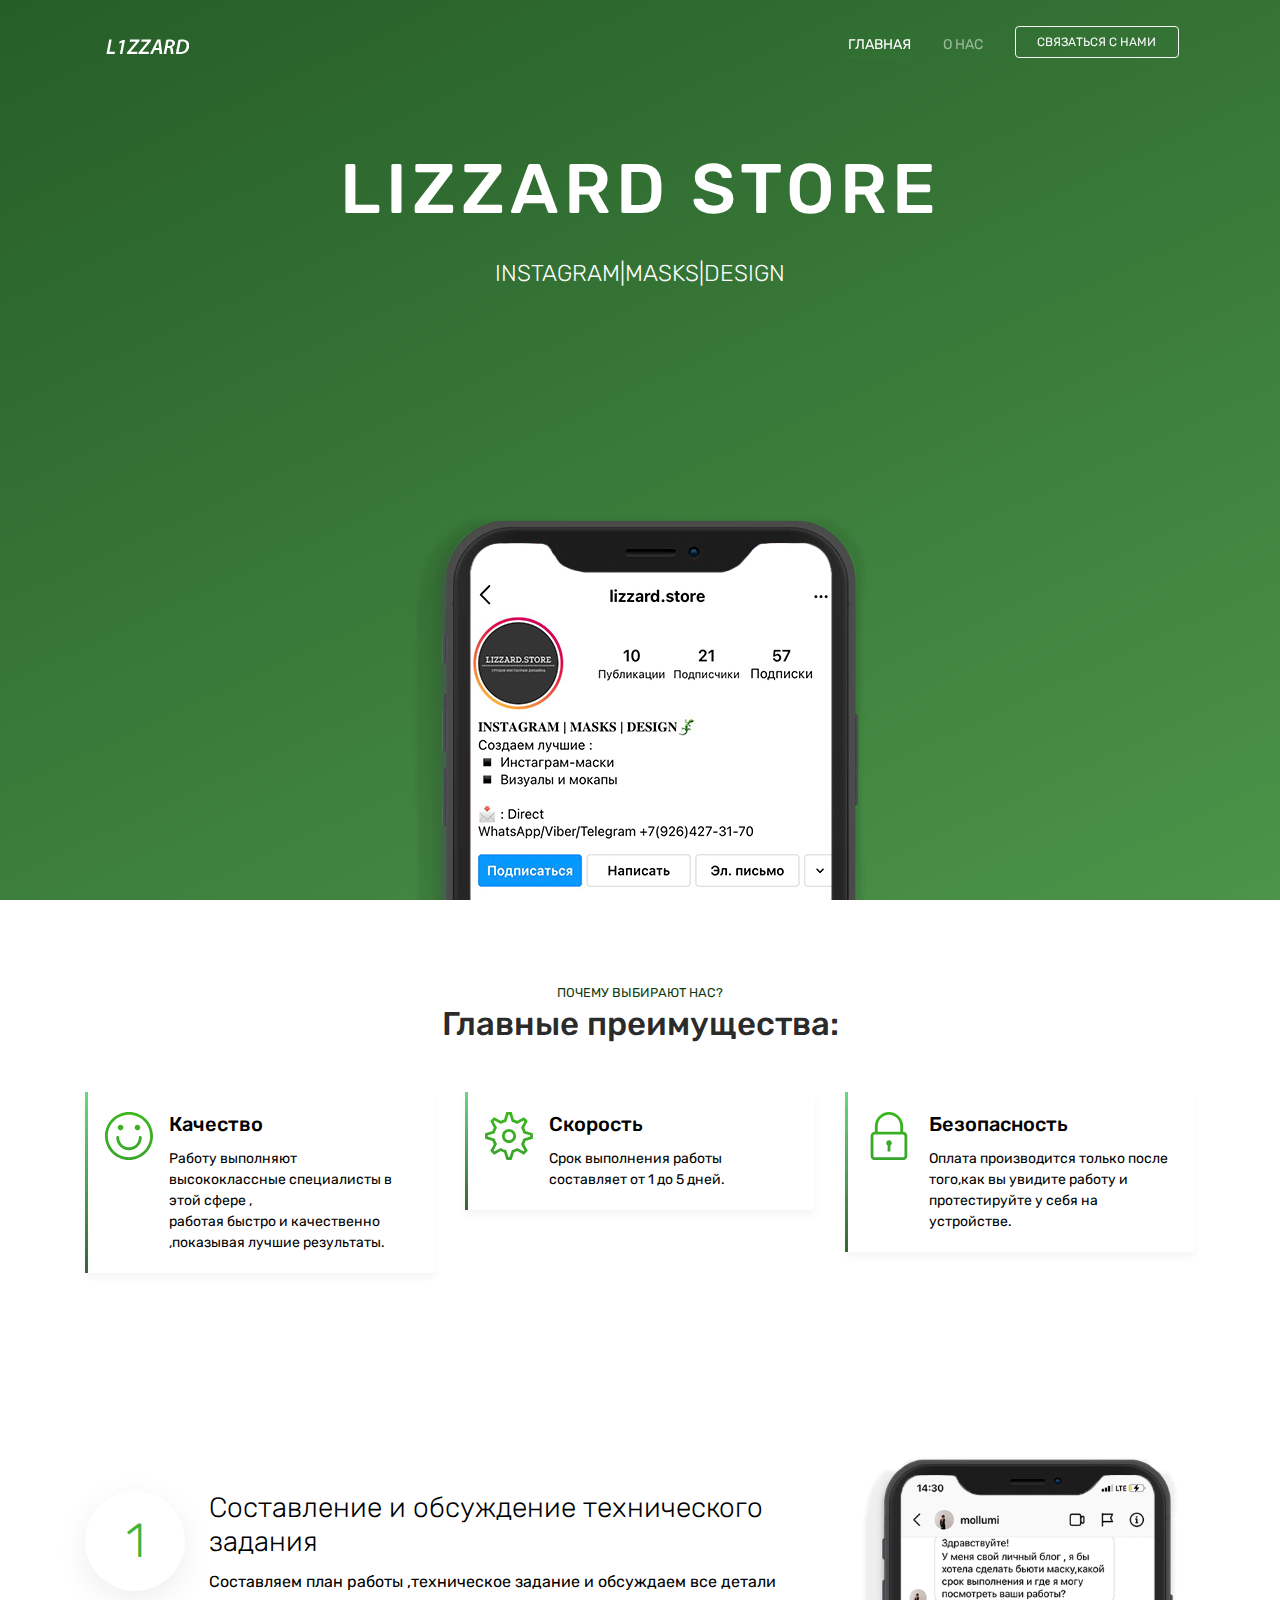
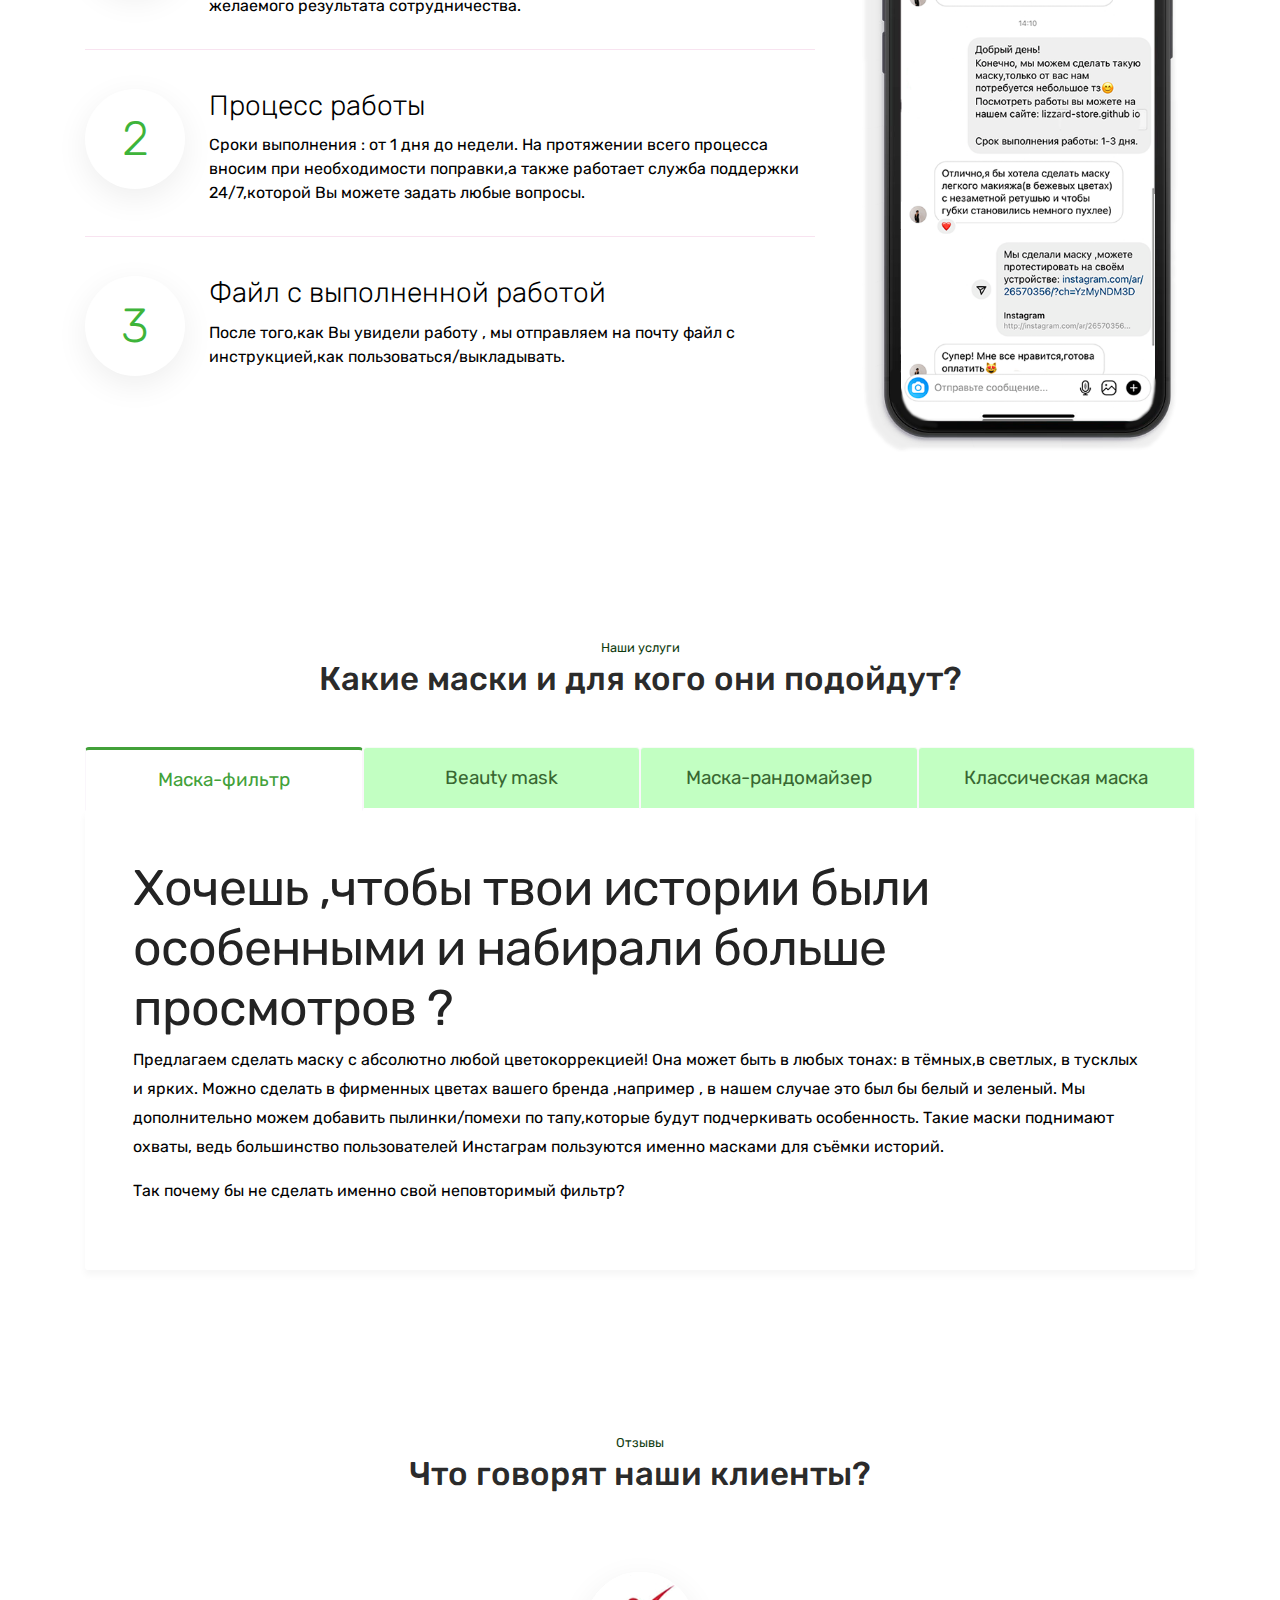
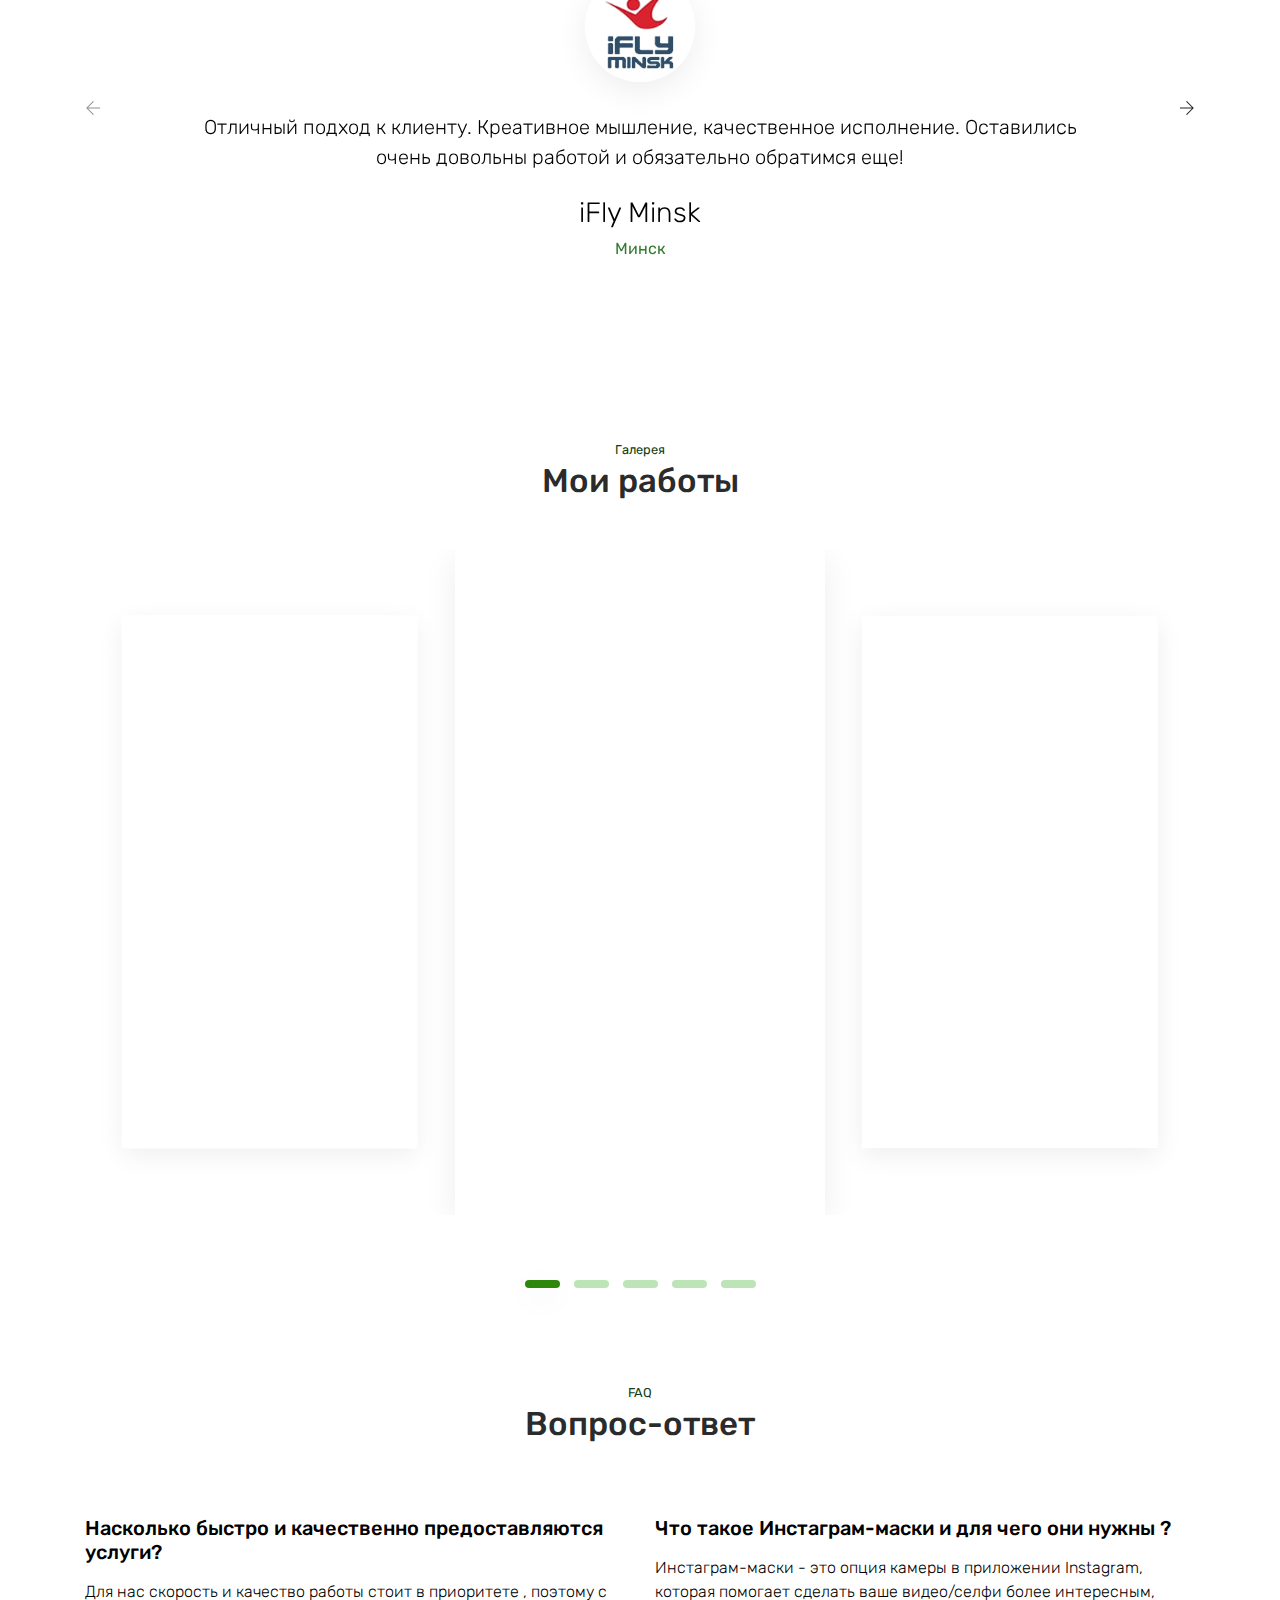
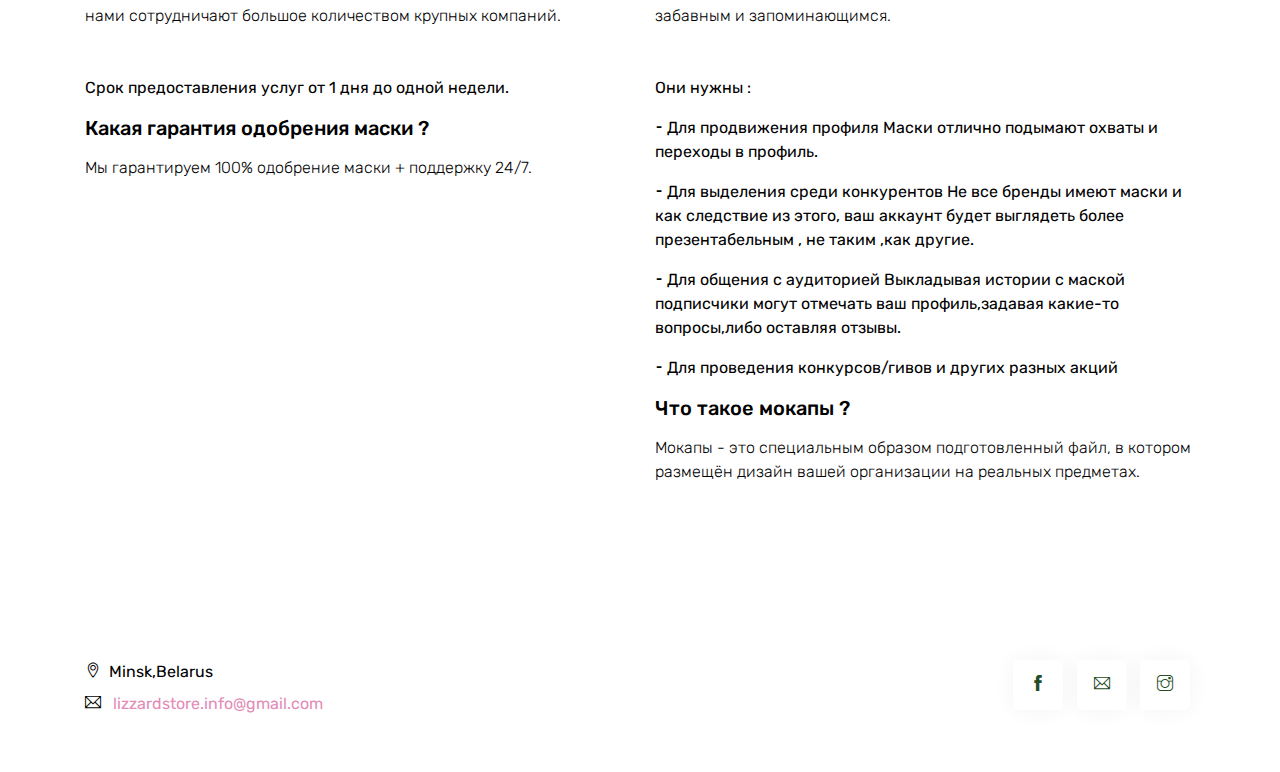
==== commit 27d31bc4: "newup" ====
--- a/index.html
+++ b/index.html
@@ -16,8 +16,8 @@
     <!-- Required meta tags -->
     <meta charset="utf-8">
     <meta name="viewport" content="width=device-width, initial-scale=1, shrink-to-fit=no">
-    <meta name="description" content="StanislavPileckiy-portfolio">
-    <meta name="keywords" content="HTML5, bootstrap, mobile, app, landing, ios, android, responsive">
+    <meta name="description" content="lizzardstore">
+    <meta name="keywords" content="lizzard store, инстаграм маски, инстаграм, маски, создать маску инстаграм, кка создать маску, кка разработать инстаграм маску, продвижение в инстаграм 2020, продвижение, продвижение в инстаграм">
 
     <!-- Font -->
     <link rel="dns-prefetch" href="//fonts.googleapis.com">
@@ -44,10 +44,10 @@
                             <a class="navbar-brand" href="index.html"><img src="images/logo.png" class="img-fluid" alt="logo"></a> <button class="navbar-toggler" type="button" data-toggle="collapse" data-target="#navbar" aria-controls="navbar" aria-expanded="false" aria-label="Toggle navigation"> <span class="navbar-toggler-icon"></span> </button>
                             <div class="collapse navbar-collapse" id="navbar">
                                 <ul class="navbar-nav ml-auto">
-                                    <li class="nav-item"> <a class="nav-link active" href="index.html">HOME <span class="sr-only">(current)</span></a> </li>
+                                    <li class="nav-item"> <a class="nav-link active" href="index.html">ГЛАВНАЯ <span class="sr-only">(current)</span></a> </li>
                                    
-                                    <li class="nav-item"> <a class="nav-link" href="ABOUT.html">ABOUT</a> </li>
-                                    <li class="nav-item"><a href="CONTACT.html" class="btn btn-outline-light my-3 my-sm-0 ml-lg-3">CONTACT</a></li>
+                                    <li class="nav-item"> <a class="nav-link" href="ABOUT.html">О НАС</a> </li>
+                                    <li class="nav-item"><a href="CONTACT.html" class="btn btn-outline-light my-3 my-sm-0 ml-lg-3">СВЯЗАТЬСЯ С НАМИ</a></li>
                                 </ul>
                             </div>
                         </nav>
@@ -159,7 +159,7 @@
                     </ul>
                 </div>
                 <div class="col-md-4">
-                    <img src="images/iphonex.png" alt="iphone" class="img-fluid">
+                    <img src="images/iphonex2.png" alt="iphone" class="img-fluid">
 
                 </div>
                 
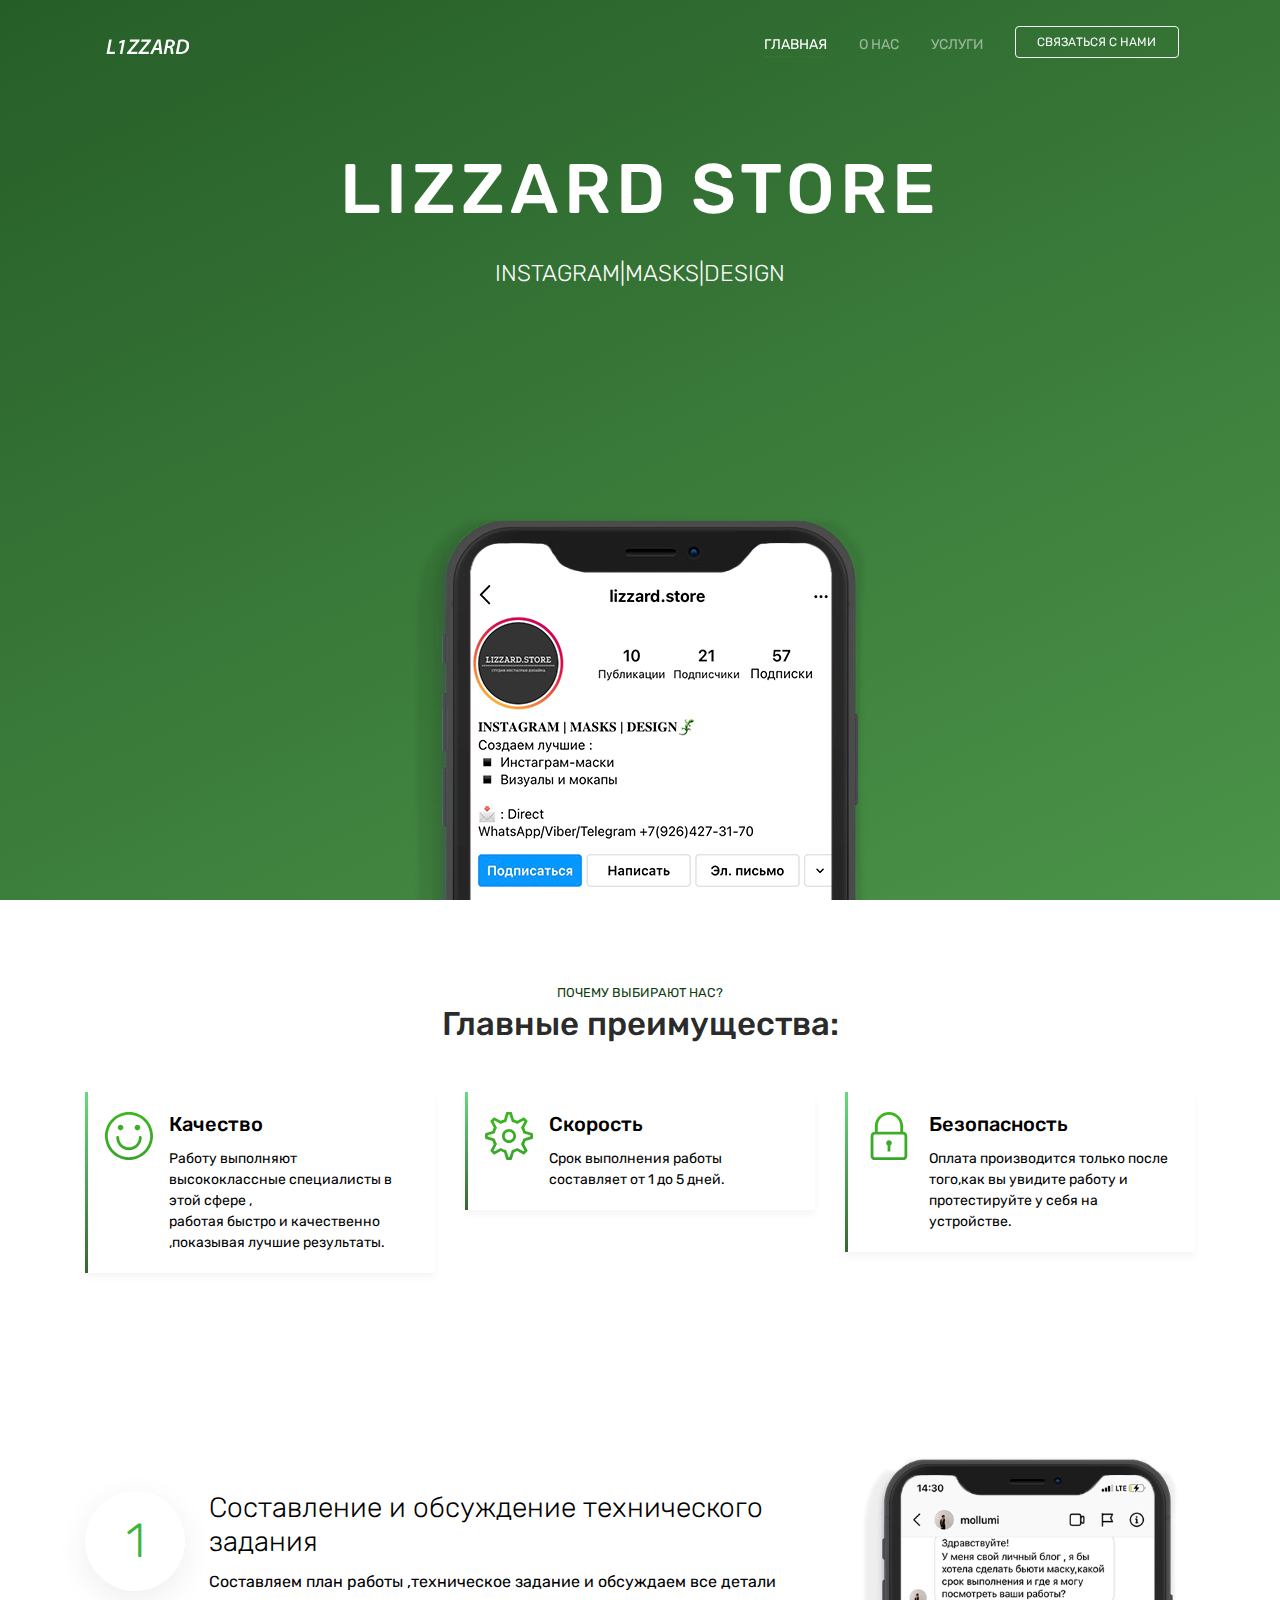
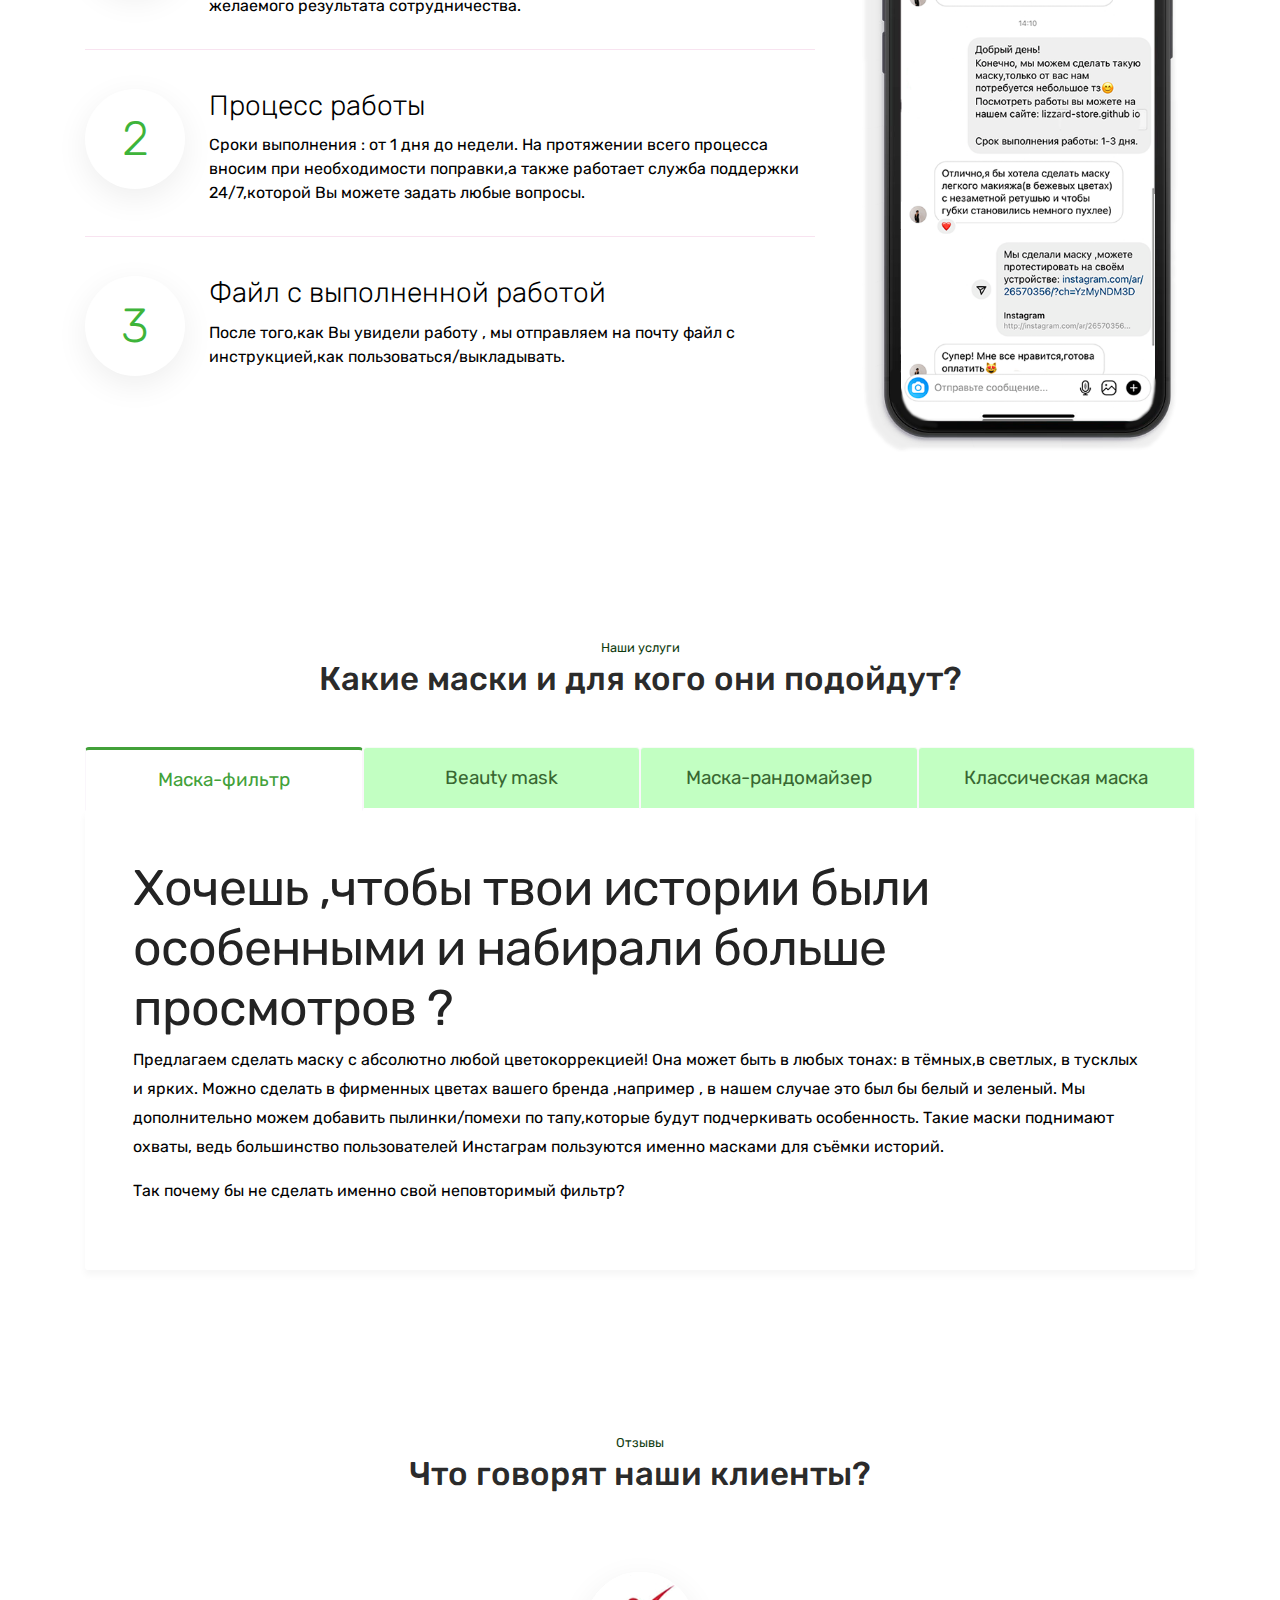
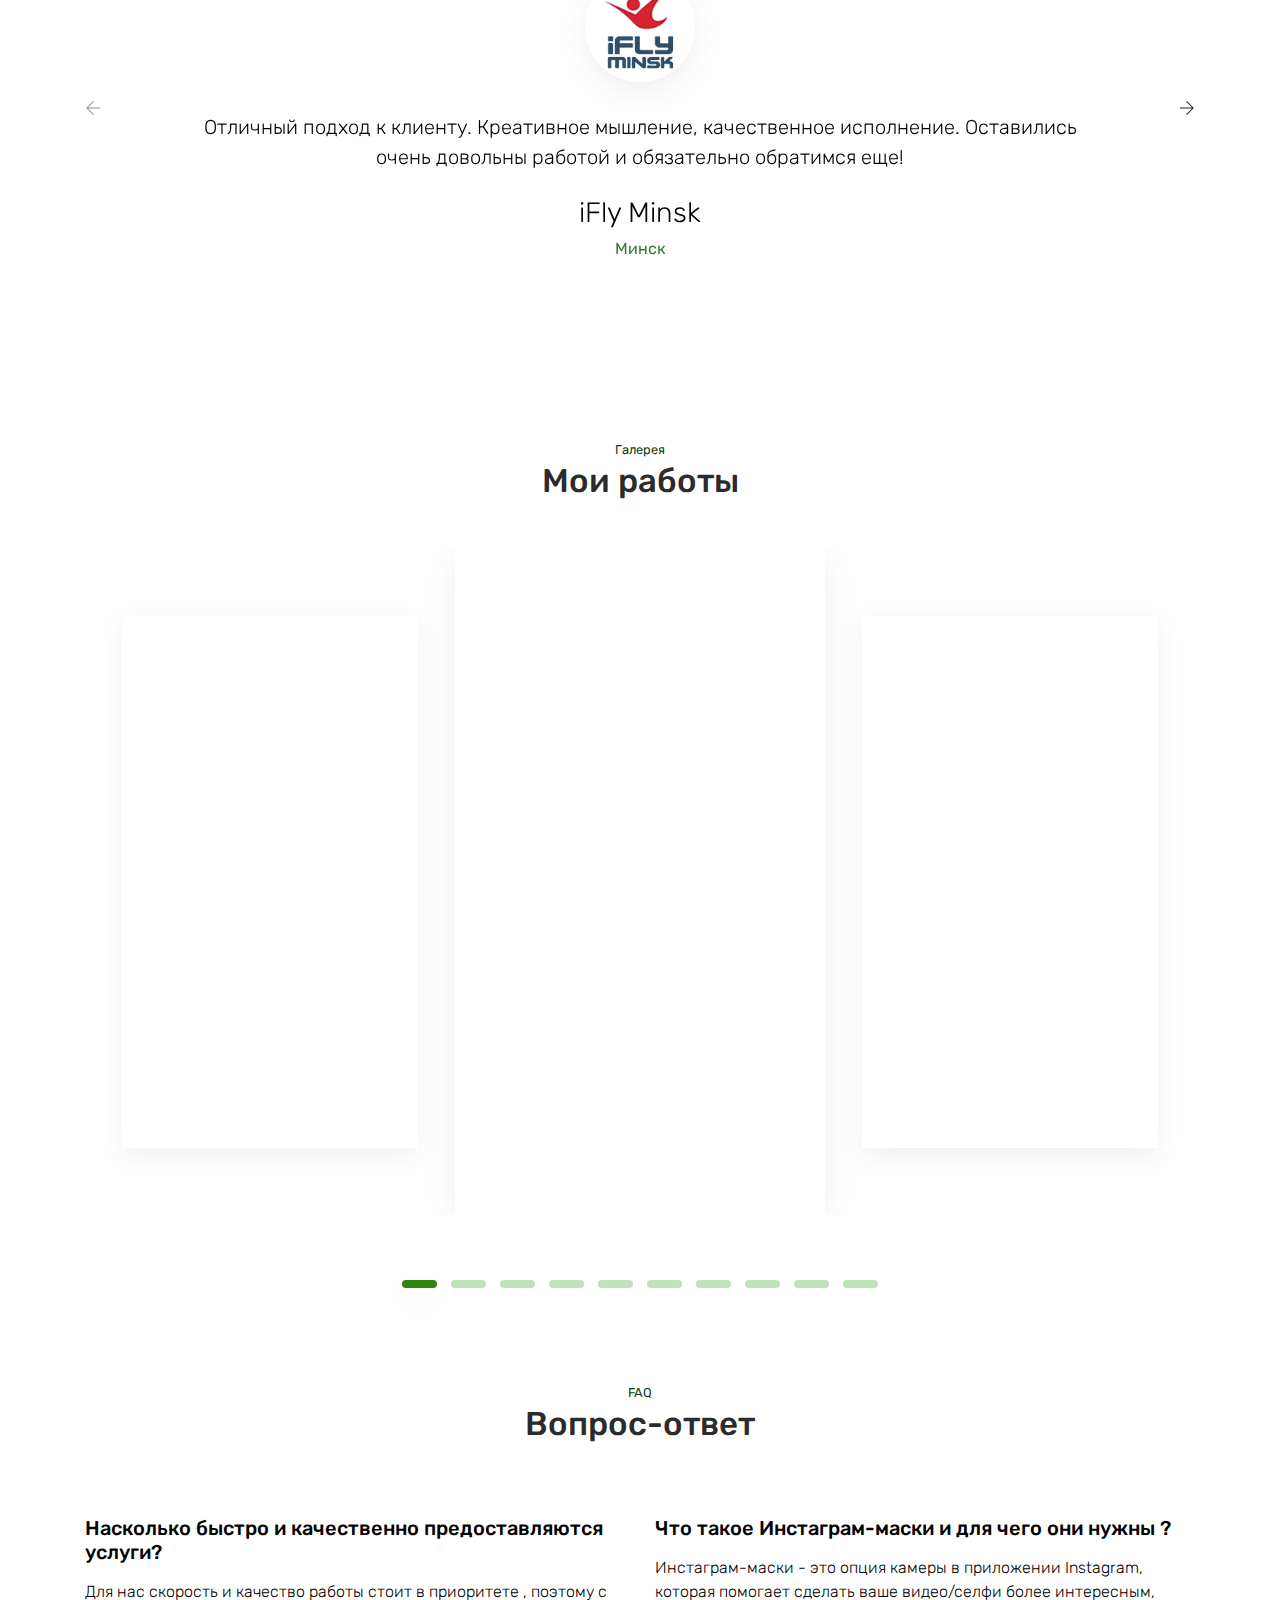
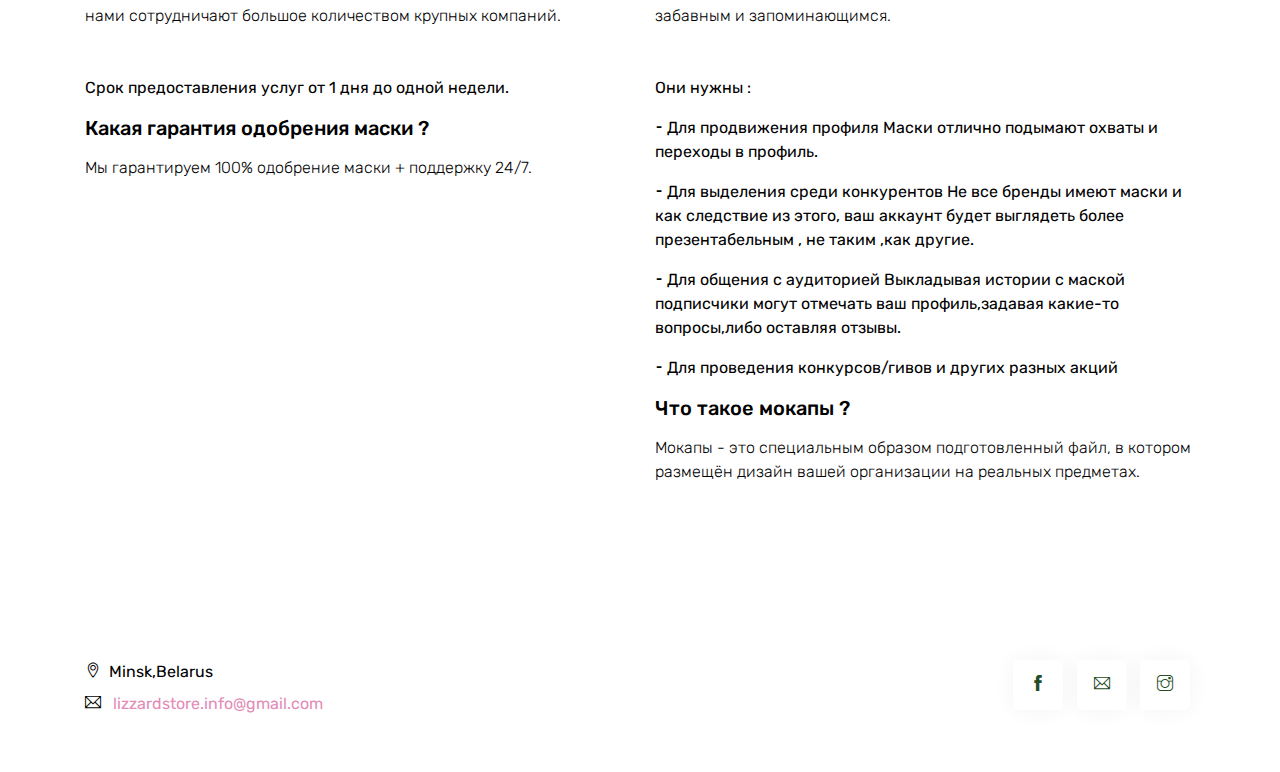
==== commit e439ca62: "Update04032022" ====
--- a/index.html
+++ b/index.html
@@ -2,15 +2,15 @@
 <html lang="en">
 
 <head>
-    <!-- Global site tag (gtag.js) - Google Analytics -->
-    <script async src="https://www.googletagmanager.com/gtag/js?id=UA-163943384-1"></script>
-    <script>
-    window.dataLayer = window.dataLayer || [];
-    function gtag(){dataLayer.push(arguments);}
-    gtag('js', new Date());
-
-    gtag('config', 'UA-163943384-1');
-    </script>
+ <!-- Global site tag (gtag.js) - Google Analytics -->
+<script async src="https://www.googletagmanager.com/gtag/js?id=G-ZL1X38RLR9"></script>
+<script>
+  window.dataLayer = window.dataLayer || [];
+  function gtag(){dataLayer.push(arguments);}
+  gtag('js', new Date());
+
+  gtag('config', 'G-ZL1X38RLR9');
+</script>
     <link rel="icon" href="images/logor.png">
     <title> Lizzard Store </title>
     <!-- Required meta tags -->
@@ -47,6 +47,7 @@
                                     <li class="nav-item"> <a class="nav-link active" href="index.html">ГЛАВНАЯ <span class="sr-only">(current)</span></a> </li>
                                    
                                     <li class="nav-item"> <a class="nav-link" href="ABOUT.html">О НАС</a> </li>
+                                    <li class="nav-item"> <a class="nav-link" href="price.html">УСЛУГИ</a> </li>
                                     <li class="nav-item"><a href="CONTACT.html" class="btn btn-outline-light my-3 my-sm-0 ml-lg-3">СВЯЗАТЬСЯ С НАМИ</a></li>
                                 </ul>
                             </div>
@@ -283,7 +284,7 @@
                 <small>Отзывы</small>
                 <h3>Что говорят наши клиенты?</h3>
             </div>
-
+           
             <div class="testimonials owl-carousel">
 
                 <div class="testimonials-single">
@@ -298,6 +299,20 @@
                     <h5 class="mt-4 mb-2">AVTODOM</h5>
                     <p class="text-primary">Минск</p>
                 </div>
+                <div class="testimonials-single">
+                    <img src="images/client5.png" alt="client" class="client-img">
+                    <blockquote class="blockquote">Все было превосходно , работают профессиональные ребята , советую!</blockquote>
+                    <h5 class="mt-4 mb-2">Tanya Blessfilm</h5>
+                    <p class="text-primary">Минск</p>
+                </div>
+                <div class="testimonials-single">
+                    <img src="images/client4.png" alt="client" class="client-img">
+                    <blockquote class="blockquote"> Все очень быстро и качественно , я доволен ,буду обращаться ещё ! Работают очень классные и коммуникабельные ребята, спасибо !!!</blockquote>
+                    <h5 class="mt-4 mb-2">Alexey Kovsh</h5>
+                    <p class="text-primary">Минск</p>
+                </div>
+
+
 
 
             </div>
@@ -321,7 +336,11 @@
                 <iframe width="370" height="659" src="https://www.youtube.com/embed/RhgT6cFTXAw" title="YouTube video player" frameborder="0" allow="accelerometer; autoplay; clipboard-write; encrypted-media; gyroscope; picture-in-picture" allowfullscreen></iframe>
                 <iframe width="370" height="659" src="https://www.youtube.com/embed/faFthwFXN6k" title="YouTube video player" frameborder="0" allow="accelerometer; autoplay; clipboard-write; encrypted-media; gyroscope; picture-in-picture" allowfullscreen></iframe>
                 <iframe width="370" height="659" src="https://www.youtube.com/embed/4F5Ke06ImFo" title="YouTube video player" frameborder="0" allow="accelerometer; autoplay; clipboard-write; encrypted-media; gyroscope; picture-in-picture" allowfullscreen></iframe>
-
+                <iframe width="370" height="659" src="https://www.youtube.com/embed/bjDVR8zD4AI" title="YouTube video player" frameborder="0" allow="accelerometer; autoplay; clipboard-write; encrypted-media; gyroscope; picture-in-picture" allowfullscreen></iframe>
+                <iframe width="370" height="659" src="https://www.youtube.com/embed/G5T173lqF1E" title="YouTube video player" frameborder="0" allow="accelerometer; autoplay; clipboard-write; encrypted-media; gyroscope; picture-in-picture" allowfullscreen></iframe>
+                <iframe width="370" height="659" src="https://www.youtube.com/embed/K129q0gbbGo" title="YouTube video player" frameborder="0" allow="accelerometer; autoplay; clipboard-write; encrypted-media; gyroscope; picture-in-picture" allowfullscreen></iframe>
+                <iframe width="370" height="659" src="https://www.youtube.com/embed/Qoh0ROUHmks" title="YouTube video player" frameborder="0" allow="accelerometer; autoplay; clipboard-write; encrypted-media; gyroscope; picture-in-picture" allowfullscreen></iframe>
+                <iframe width="370" height="659" src="https://www.youtube.com/embed/qYPXfjdusW8" title="YouTube video player" frameborder="0" allow="accelerometer; autoplay; clipboard-write; encrypted-media; gyroscope; picture-in-picture" allowfullscreen></iframe>
 
             </div>
 
--- a/css/style.css
+++ b/css/style.css
@@ -87,7 +87,7 @@
     background-image: -moz-linear-gradient( 122deg, #e54595 0%, #fd378e 100%);
     background-image: -webkit-linear-gradient( 122deg, #e54595 0%, #fd378e 100%);
     background-image: -ms-linear-gradient( 122deg, #e54595 0%, #fd378e 100%);
-    background-image: linear-gradient( 122deg, #e54595 0%, #fd378e 100%);
+    background-image: linear-gradient( 122deg, #45e57a 0%, #08750daf 100%);
     box-shadow: 0px 9px 32px 0px rgba(0, 0, 0, 0.2);
     font-weight: 500;
     padding: 0.6rem 2rem;
@@ -100,7 +100,7 @@
 .btn-primary:not([disabled]):not(.disabled).active,
 .btn-primary:not([disabled]):not(.disabled):active,
 .show>.btn-primary.dropdown-toggle {
-    background-image: linear-gradient( 122deg, #fd378e 0%, #e54595 100%);
+    background-image: linear-gradient( 122deg, #113d18 0%, #1e5c18 100%);
     box-shadow: 0px 9px 32px 0px rgba(0, 0, 0, 0.3);
     color: #FFF;
 }
@@ -515,9 +515,9 @@
 
 .card.pricing.popular {
     border-top-width: 3px;
-    border-color: #ce75b4 #faf6fb #FFF;
+    border-color: #00ff003d #faf6fb #FFF;
     box-shadow: 0px 12px 59px 0px rgba(36, 7, 31, 0.11);
-    color: #633991;
+    color: #00ff003d;
 }
 
 .card.pricing .card-head {
@@ -529,7 +529,7 @@
     display: block;
     font-size: 45px;
     font-weight: 300;
-    color: #633991;
+    color: #007500cc;
 }
 
 .card.pricing .card-head .price sub {
